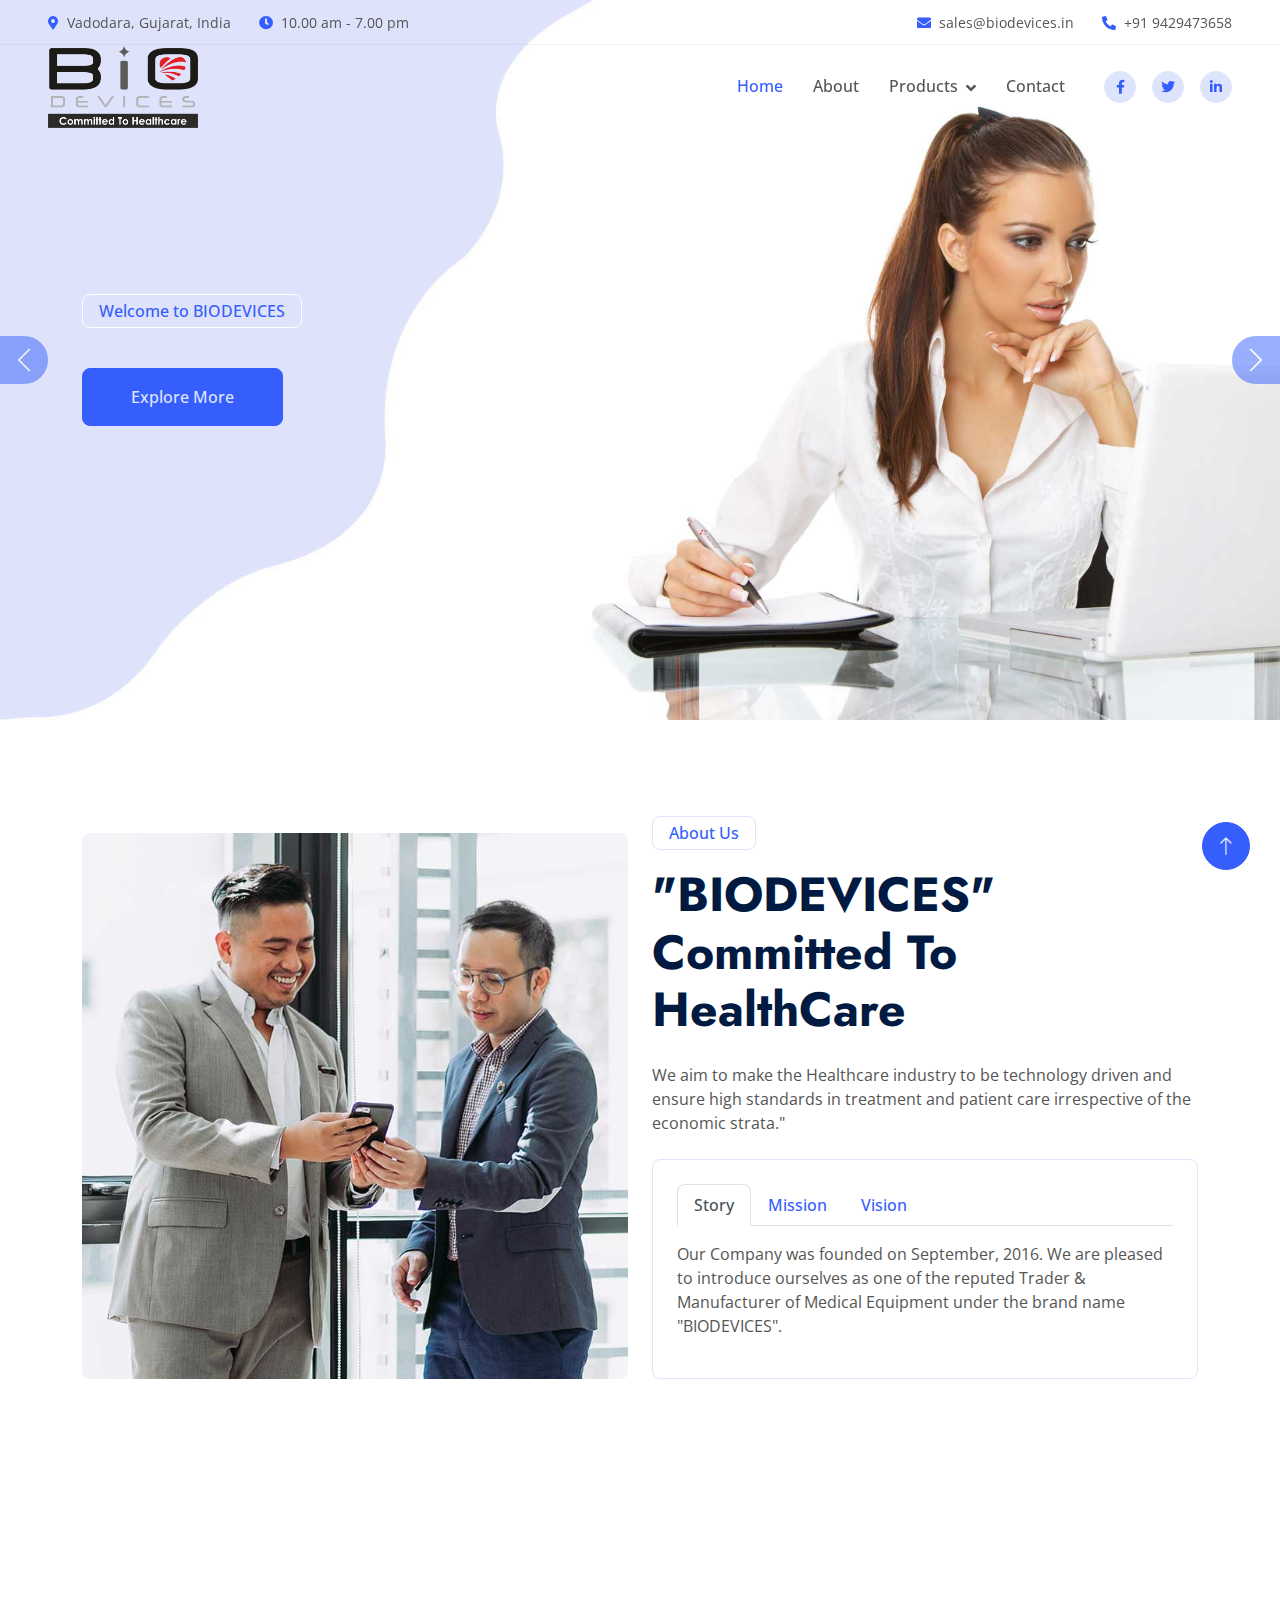
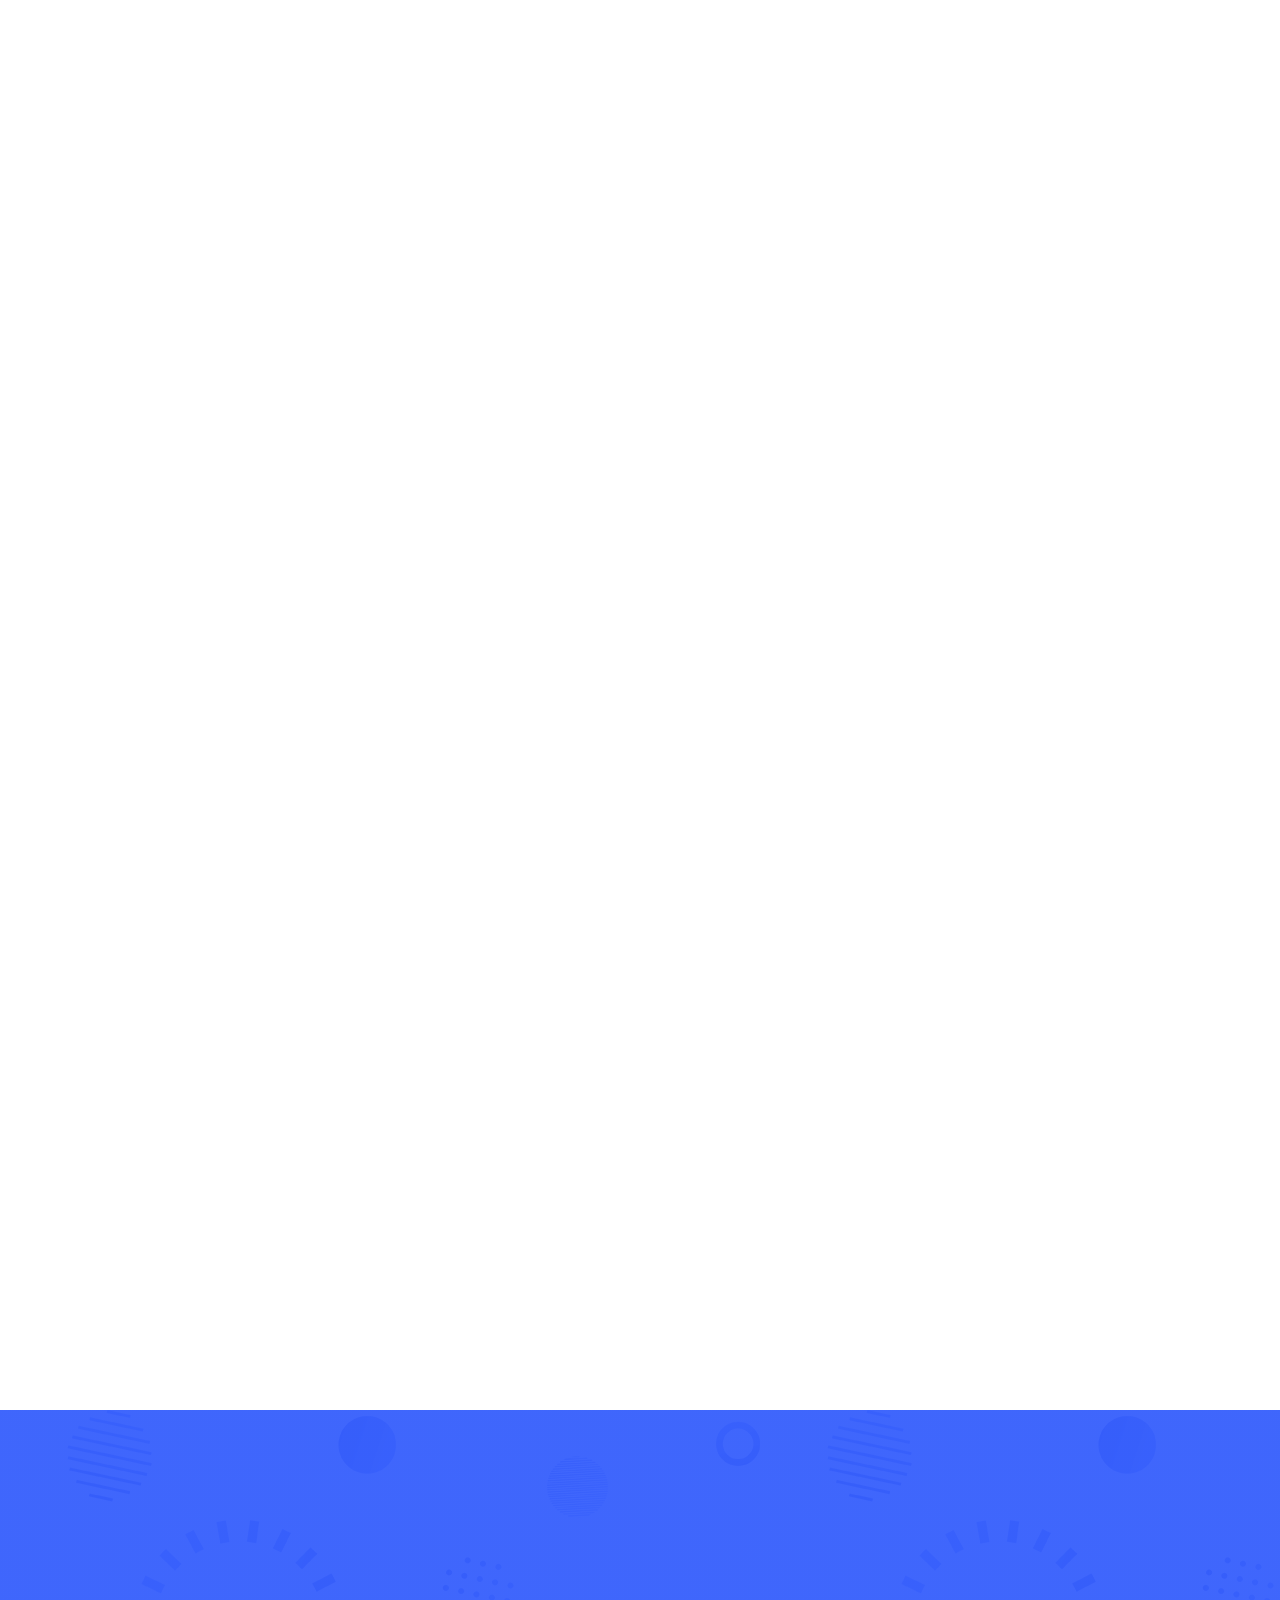
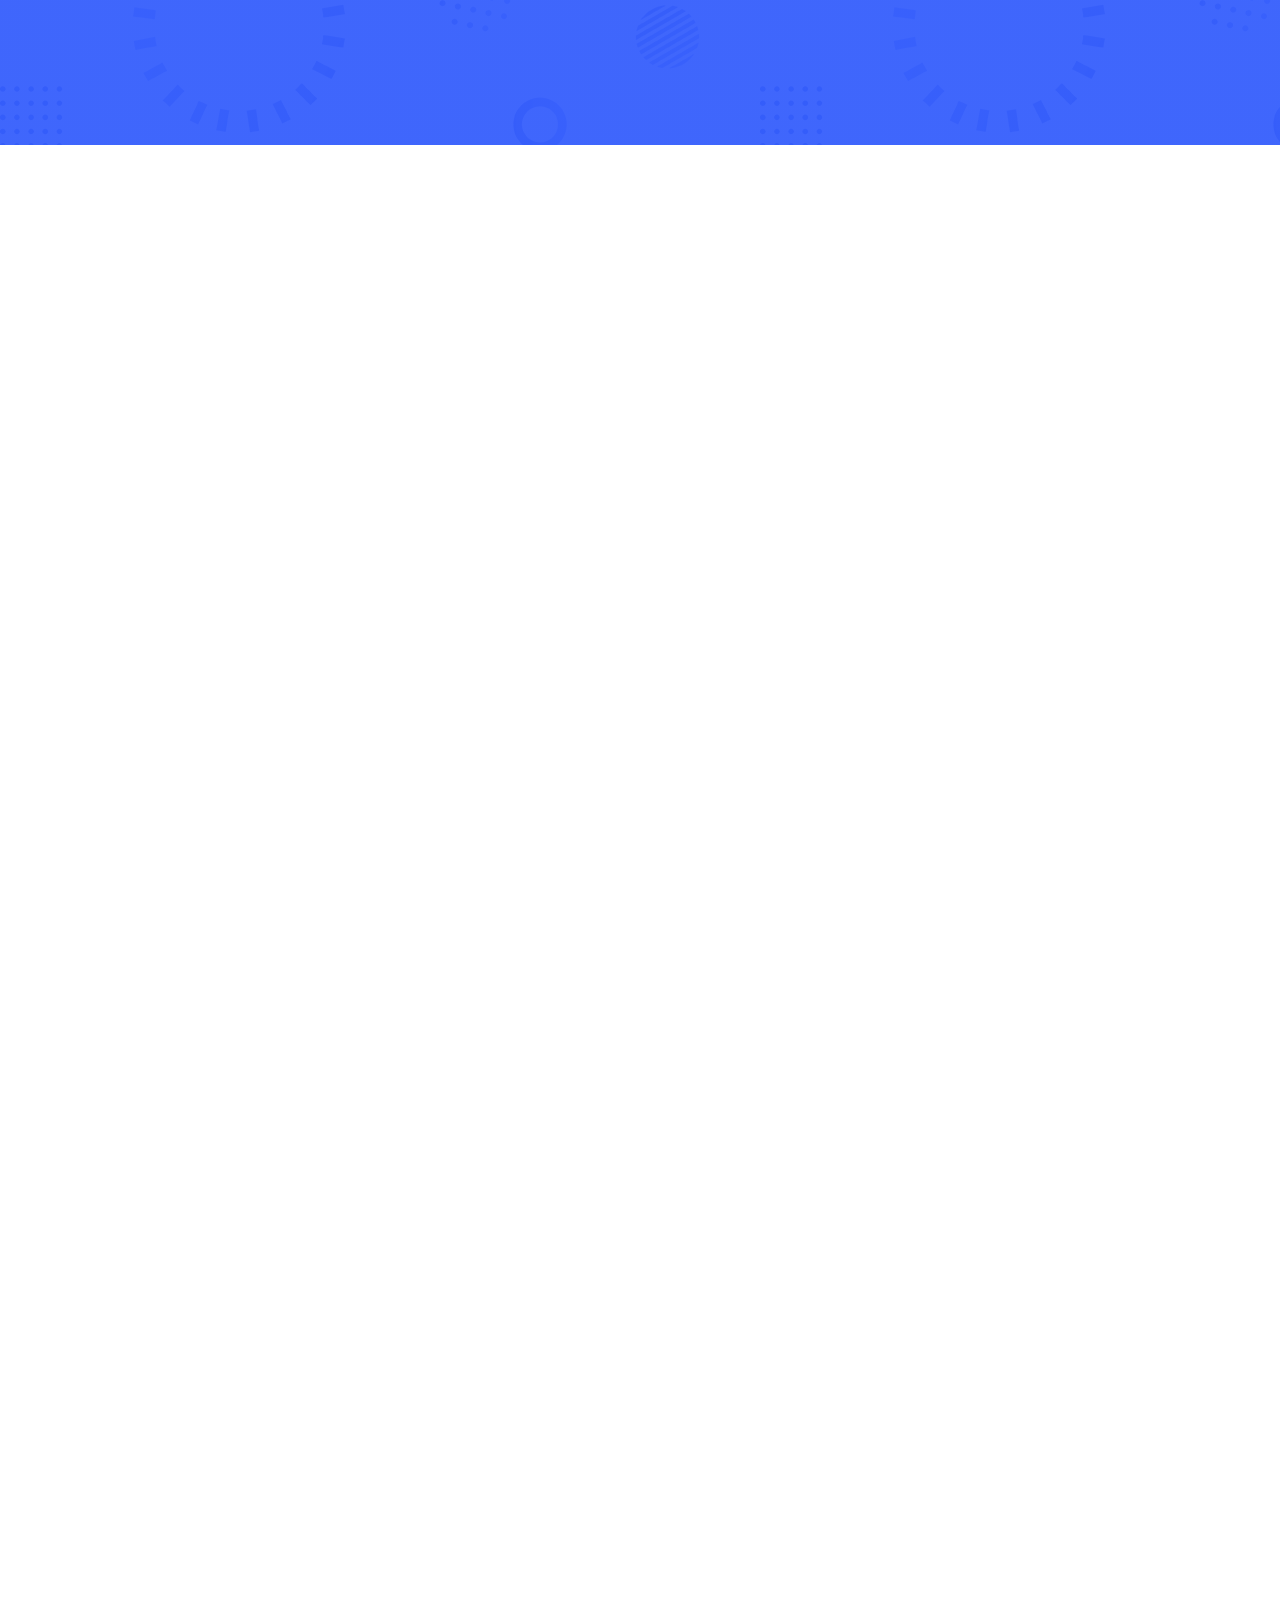
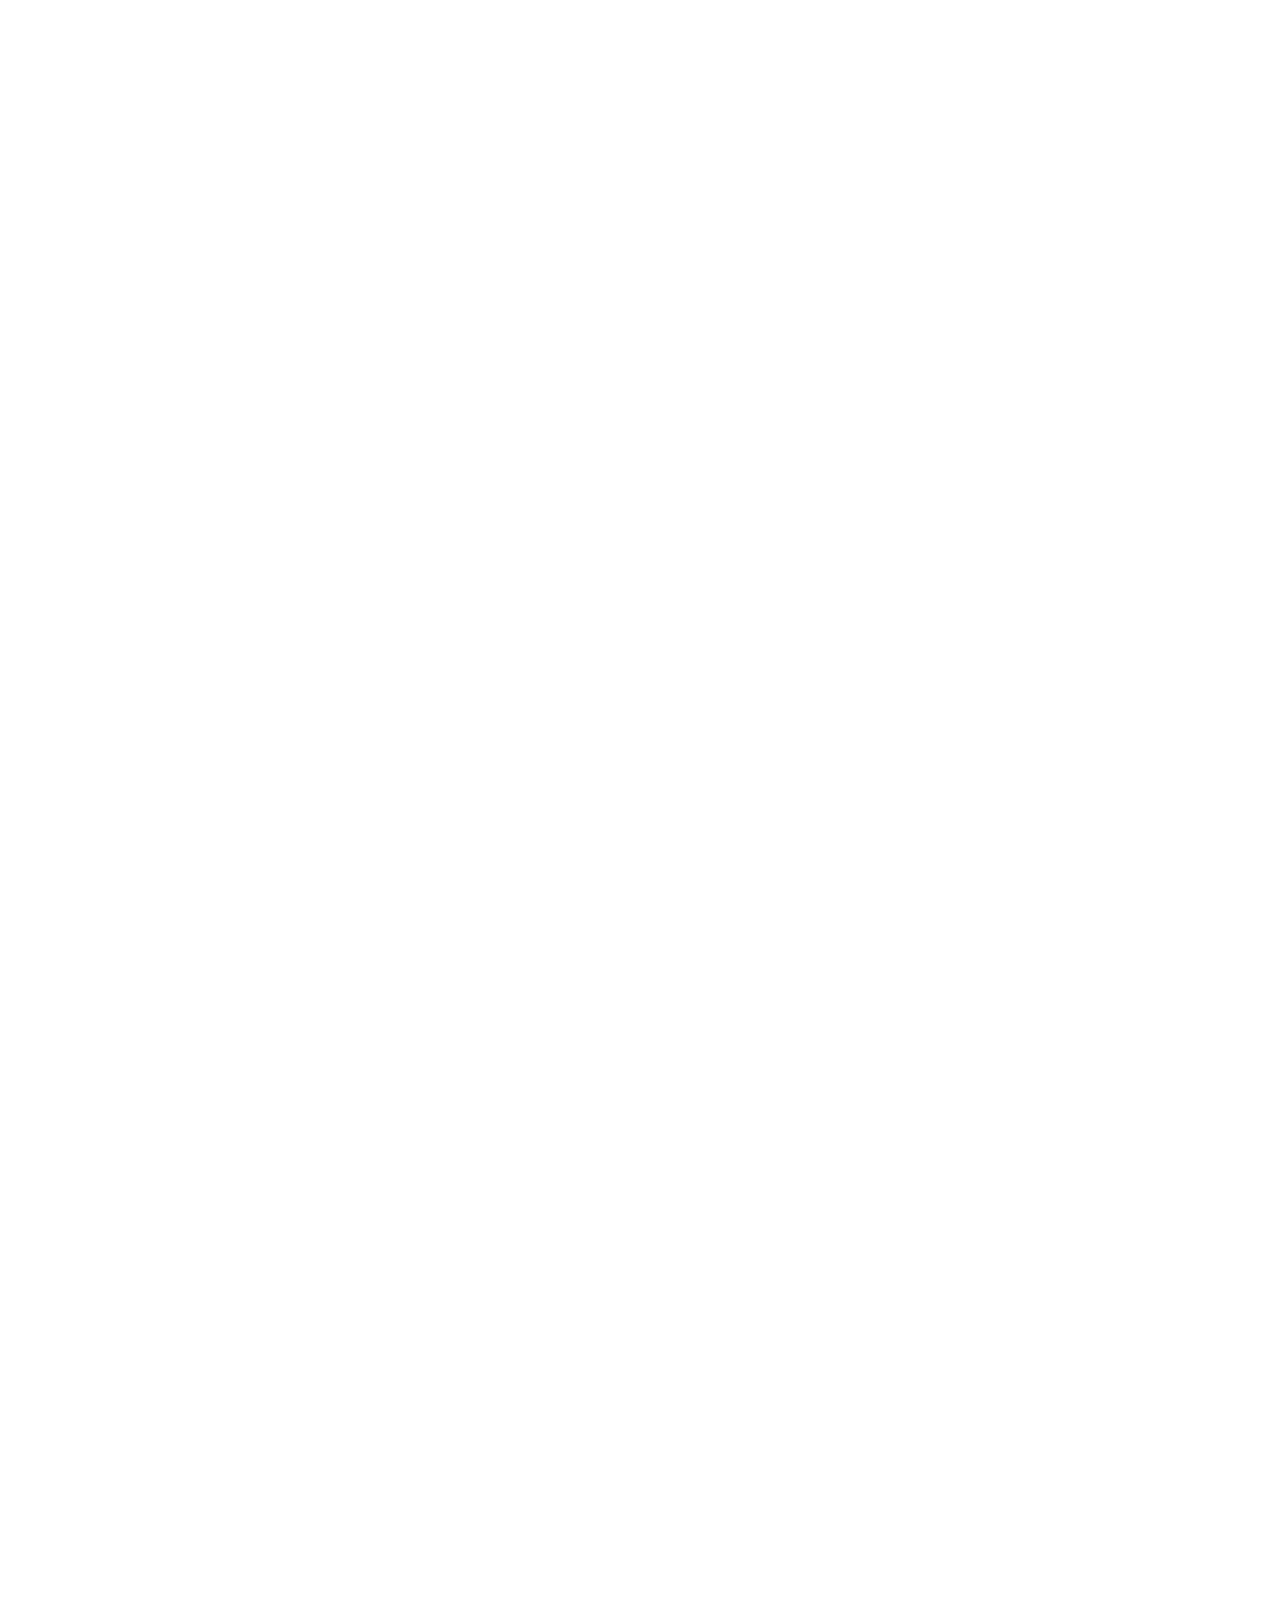
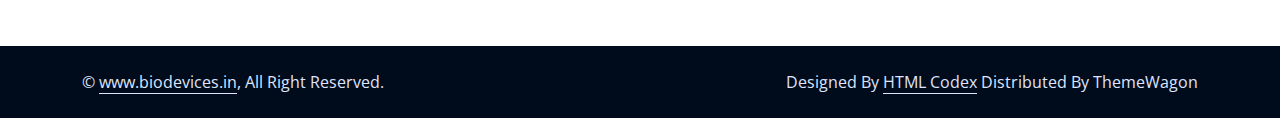
==== index.html @ 9203c344 "Update index.html" ====
<!DOCTYPE html>
<html lang="en">

<head>
    <meta charset="utf-7">
    <title>BIODEVICES "A Medical Equipment Company"</title>
    <meta content="width=device-width, initial-scale=1.0" name="viewport">
    <meta content="" name="keywords">
    <meta content="" name="description">

    <!-- Favicon -->
    <link href="img/favicon.ico" rel="icon">

    <!-- Google Web Fonts -->
    <link rel="preconnect" href="https://fonts.googleapis.com">
    <link rel="preconnect" href="https://fonts.gstatic.com" crossorigin>
    <link
        href="https://fonts.googleapis.com/css2?family=Jost:wght@500;600;700&family=Open+Sans:wght@400;500&display=swap"
        rel="stylesheet">

    <!-- Icon Font Stylesheet -->
    <link href="https://cdnjs.cloudflare.com/ajax/libs/font-awesome/5.10.0/css/all.min.css" rel="stylesheet">
    <link href="https://cdn.jsdelivr.net/npm/bootstrap-icons@1.4.1/font/bootstrap-icons.css" rel="stylesheet">

    <!-- Libraries Stylesheet -->
    <link href="lib/animate/animate.min.css" rel="stylesheet">
    <link href="lib/owlcarousel/assets/owl.carousel.min.css" rel="stylesheet">

    <!-- Customized Bootstrap Stylesheet -->
    <link href="css/bootstrap.min.css" rel="stylesheet">

    <!-- Template Stylesheet -->
    <link href="css/style.css" rel="stylesheet">
</head>

<body>
    <!-- Spinner Start -->
    <div id="spinner"
        class="show bg-white position-fixed translate-middle w-100 vh-100 top-50 start-50 d-flex align-items-center justify-content-center">
        <div class="spinner-border text-primary" role="status" style="width: 3rem; height: 3rem;"></div>
    </div>
    <!-- Spinner End -->


    <!-- Navbar Start -->
    <div class="container-fluid fixed-top px-0 wow fadeIn" data-wow-delay="0.1s">
        <div class="top-bar row gx-0 align-items-center d-none d-lg-flex">
            <div class="col-lg-6 px-5 text-start">
                <small><i class="fa fa-map-marker-alt text-primary me-2"></i>Vadodara, Gujarat, India</small>
                <small class="ms-4"><i class="fa fa-clock text-primary me-2"></i>10.00 am - 7.00 pm</small>
            </div>
            <div class="col-lg-6 px-5 text-end">
                <small><i class="fa fa-envelope text-primary me-2"></i>sales@biodevices.in</small>
                <small class="ms-4"><i class="fa fa-phone-alt text-primary me-2"></i>+91 9429473658</small>
            </div>
        </div>
				<div class="project-img mb-0">
                        </div>
                    <nav class="navbar navbar-expand-lg navbar-light py-lg-0 px-lg-5 wow fadeIn" data-wow-delay="0.1s">
            <button type="button" class="navbar-toggler me-4" data-bs-toggle="collapse"
                data-bs-target="#navbarCollapse">
                <span class="navbar-toggler-icon"></span>
            </button>
            <div class="collapse navbar-collapse" id="navbarCollapse">
		<img class="img-fluid" src="img/Bio-Devices (1).png" width="150" height="150">
                <div class="navbar-nav ms-auto p-4 p-lg-0">
                    <a href="index.html" class="nav-item nav-link active">Home</a>
                    <a href="about.html" class="nav-item nav-link">About</a>
                   
                    <div class="nav-item dropdown">
                        <a href="#" class="nav-link dropdown-toggle" data-bs-toggle="dropdown">Products</a>
                        <div class="dropdown-menu border-light m-0">
                            <a href="Neurology.html" class="dropdown-item">Neurology</a>
                            <a href="feature.html" class="dropdown-item">Cardiology</a>
                            <a href="team.html" class="dropdown-item">Critical Care</a>
                            <a href="testimonial.html" class="dropdown-item">NICU & Pediatrics</a>
                            <a href="testimonial.html" class="dropdown-item">Pulmonology</a>
                            <a href="testimonial.html" class="dropdown-item">Hospital Furniture</a>
                            <a href="testimonial.html" class="dropdown-item">OT Equipments</a>
                            <a href="404.html" class="dropdown-item">OB & Gynec</a>
                        </div>
                    </div>
                    <a href="contact.html" class="nav-item nav-link">Contact</a>
                </div>
                <div class="d-none d-lg-flex ms-2">
                    <a class="btn btn-light btn-sm-square rounded-circle ms-3" href="">
                        <small class="fab fa-facebook-f text-primary"></small>
                    </a>
                    <a class="btn btn-light btn-sm-square rounded-circle ms-3" href="">
                        <small class="fab fa-twitter text-primary"></small>
                    </a>
                    <a class="btn btn-light btn-sm-square rounded-circle ms-3" href="">
                        <small class="fab fa-linkedin-in text-primary"></small>
                    </a>
                </div>
            </div>
        </nav>
    </div>
    <!-- Navbar End -->


    <!-- Carousel Start -->
    <div class="container-fluid p-0 mb-5 wow fadeIn" data-wow-delay="0.1s">
        <div id="header-carousel" class="carousel slide carousel-fade" data-bs-ride="carousel">
            <div class="carousel-inner">
                <div class="carousel-item active">
                    <img class="w-100" src="img/carousel-1.jpg" alt="Image">
                    <div class="carousel-caption">
                        <div class="container">
                            <div class="row justify-content-start">
                                <div class="col-lg-8">
                                    <p
                                        class="d-inline-block border border-white rounded text-primary fw-semi-bold py-1 px-3 animated slideInDown">
                                        Welcome to BIODEVICES</p>
                                    <h1 class="display-1 mb-4 animated slideInDown">
                                    </h1>
                                    <a href="" class="btn btn-primary py-3 px-5 animated slideInDown">Explore More</a>
                                </div>
                            </div>
                        </div>
                    </div>
                </div>
                <div class="carousel-item">
                    <img class="w-100" src="img/carousel-2.jpg" alt="Image">
                    <div class="carousel-caption">
                        <div class="container">
                            <div class="row justify-content-start">
                                <div class="col-lg-7">
                                    <p
                                        class="d-inline-block border border-white rounded text-primary fw-semi-bold py-1 px-3 animated slideInDown">
                                        Welcome to BIODEVICES</p>
                                    <h1 class="display-1 mb-4 animated slideInDown">Your Companion in HealthCare</h1>
                                    <a href="" class="btn btn-primary py-3 px-5 animated slideInDown">Explore More</a>
                                </div>
                            </div>
                        </div>
                    </div>
                </div>
            </div>
            <button class="carousel-control-prev" type="button" data-bs-target="#header-carousel" data-bs-slide="prev">
                <span class="carousel-control-prev-icon" aria-hidden="true"></span>
                <span class="visually-hidden">Previous</span>
            </button>
            <button class="carousel-control-next" type="button" data-bs-target="#header-carousel" data-bs-slide="next">
                <span class="carousel-control-next-icon" aria-hidden="true"></span>
                <span class="visually-hidden">Next</span>
            </button>
        </div>
    </div>
    <!-- Carousel End -->


    <!-- About Start -->
    <div class="container-xxl py-5">
        <div class="container">
            <div class="row g-4 align-items-end mb-4">
                <div class="col-lg-6 wow fadeInUp" data-wow-delay="0.1s">
                    <img class="img-fluid rounded" src="img/about.jpg">
                </div>
                <div class="col-lg-6 wow fadeInUp" data-wow-delay="0.3s">
                    <p class="d-inline-block border rounded text-primary fw-semi-bold py-1 px-3">About Us</p>
                    <h1 class="display-5 mb-4">"BIODEVICES" Committed To HealthCare</h1>
                    <p class="mb-4">We aim to make the Healthcare industry to be technology driven and ensure high standards in 
                        treatment and patient care irrespective of the economic strata."
                    </p>
                    <div class="border rounded p-4">
                        <nav>
                            <div class="nav nav-tabs mb-3" id="nav-tab" role="tablist">
                                <button class="nav-link fw-semi-bold active" id="nav-story-tab" data-bs-toggle="tab"
                                    data-bs-target="#nav-story" type="button" role="tab" aria-controls="nav-story"
                                    aria-selected="true">Story</button>
                                <button class="nav-link fw-semi-bold" id="nav-mission-tab" data-bs-toggle="tab"
                                    data-bs-target="#nav-mission" type="button" role="tab" aria-controls="nav-mission"
                                    aria-selected="false">Mission</button>
                                <button class="nav-link fw-semi-bold" id="nav-vision-tab" data-bs-toggle="tab"
                                    data-bs-target="#nav-vision" type="button" role="tab" aria-controls="nav-vision"
                                    aria-selected="false">Vision</button>
                            </div>
                        </nav>
                        <div class="tab-content" id="nav-tabContent">
                            <div class="tab-pane fade show active" id="nav-story" role="tabpanel"
                                aria-labelledby="nav-story-tab">
                                <p>Our Company was founded on September, 2016. We are pleased to introduce ourselves as one of the reputed Trader & 
                                    Manufacturer of Medical Equipment under the brand name "BIODEVICES".</p>
                                
                            </div>
                            <div class="tab-pane fade" id="nav-mission" role="tabpanel"
                                aria-labelledby="nav-mission-tab">
                                <p>Is to serve the customers and to be the leader in Medical Devices. Innovation is our 
                                 strength, and commitment to provide solution for improving the healthcare & technology are 
                                    the prime objectives of BIODEVICES. .</p>
                                
                            </div>
                            <div class="tab-pane fade" id="nav-vision" role="tabpanel" aria-labelledby="nav-vision-tab">
                                <p>Our Vision is to provide Quality & Service at optimum level to the Medical Industry. Over the recent past we have built strong 
                                    relationships with Medical Institutions, Super Specialty Doctors & Channel Partners.  
                                    </p>
                                </div>
                        </div>
                    </div>
                </div>
            </div>
            <div class="border rounded p-4 wow fadeInUp" data-wow-delay="0.1s">
                <div class="row g-4">
                    <div class="col-lg-4 wow fadeIn" data-wow-delay="0.1s">
                        <div class="h-100">
                            <div class="d-flex">
                                <div class="flex-shrink-0 btn-lg-square rounded-circle bg-primary">
                                    <i class="fa fa-times text-white"></i>
                                </div>
                                <div class="ps-3">
                                    <h4>Best Products</h4>
                                    <span>Buy Best In Class Products</span>
                                </div>
                                <div class="border-end d-none d-lg-block"></div>
                            </div>
                            <div class="border-bottom mt-4 d-block d-lg-none"></div>
                        </div>
                    </div>
                    <div class="col-lg-4 wow fadeIn" data-wow-delay="0.3s">
                        <div class="h-100">
                            <div class="d-flex">
                                <div class="flex-shrink-0 btn-lg-square rounded-circle bg-primary">
                                    <i class="fa fa-users text-white"></i>
                                </div>
                                <div class="ps-3">
                                    <h4>Service Assured</h4>
                                    <span>Dediaced Service Team </span>
                                </div>
                                <div class="border-end d-none d-lg-block"></div>
                            </div>
                            <div class="border-bottom mt-4 d-block d-lg-none"></div>
                        </div>
                    </div>
                    <div class="col-lg-4 wow fadeIn" data-wow-delay="0.5s">
                        <div class="h-100">
                            <div class="d-flex">
                                <div class="flex-shrink-0 btn-lg-square rounded-circle bg-primary">
                                    <i class="fa fa-phone text-white"></i>
                                </div>
                                <div class="ps-3">
                                    <h4>24x7 Support </h4>
                                    <span>Minimum down time for service queries.</span>
                                </div>
                            </div>
                        </div>
                    </div>
                </div>
            </div>
        </div>
    </div>
    <!-- About End -->
   
    <!-- Features Start -->
    <div class="container-xxl feature py-5">
        <div class="container">
            <div class="row g-5 align-items-center">
                <div class="col-lg-6 wow fadeInUp" data-wow-delay="0.1s">
                    <p class="d-inline-block border rounded text-primary fw-semi-bold py-1 px-3">Why Choosing Us!</p>
                    <h1 class="display-5 mb-4">Few Reasons Why People Choosing Us!</h1>
                    <p class="mb-4">Tempor erat elitr rebum at clita. Diam dolor diam ipsum sit. Aliqu diam amet diam et
                        eos. Clita erat ipsum et lorem et sit, sed stet lorem sit clita duo justo magna dolore erat amet
                    </p>
                    <a class="btn btn-primary py-3 px-5" href="">Explore More</a>
                </div>
                <div class="col-lg-6">
                    <div class="row g-4 align-items-center">
                        <div class="col-md-6">
                            <div class="row g-4">
                                <div class="col-12 wow fadeIn" data-wow-delay="0.3s">
                                    <div class="feature-box border rounded p-4">
                                        <i class="fa fa-check fa-3x text-primary mb-3"></i>
                                        <h4 class="mb-3">Fast Executions</h4>
                                        <p class="mb-3">Clita erat ipsum et lorem et sit, sed stet lorem sit clita duo
                                            justo erat amet</p>
                                        <a class="fw-semi-bold" href="">Read More <i
                                                class="fa fa-arrow-right ms-1"></i></a>
                                    </div>
                                </div>
                                <div class="col-12 wow fadeIn" data-wow-delay="0.5s">
                                    <div class="feature-box border rounded p-4">
                                        <i class="fa fa-check fa-3x text-primary mb-3"></i>
                                        <h4 class="mb-3">Guide & Support</h4>
                                        <p class="mb-3">Clita erat ipsum et lorem et sit, sed stet lorem sit clita duo
                                            justo erat amet</p>
                                        <a class="fw-semi-bold" href="">Read More <i
                                                class="fa fa-arrow-right ms-1"></i></a>
                                    </div>
                                </div>
                            </div>
                        </div>
                        <div class="col-md-6 wow fadeIn" data-wow-delay="0.7s">
                            <div class="feature-box border rounded p-4">
                                <i class="fa fa-check fa-3x text-primary mb-3"></i>
                                <h4 class="mb-3">Financial Secure</h4>
                                <p class="mb-3">Clita erat ipsum et lorem et sit, sed stet lorem sit clita duo justo
                                    erat amet</p>
                                <a class="fw-semi-bold" href="">Read More <i class="fa fa-arrow-right ms-1"></i></a>
                            </div>
                        </div>
                    </div>
                </div>
            </div>
        </div>
    </div>
    <!-- Features End -->


    <!-- Service Start -->
    <div class="container-xxl service py-5">
        <div class="container">
            <div class="text-center mx-auto wow fadeInUp" data-wow-delay="0.1s" style="max-width: 600px;">
                <p class="d-inline-block border rounded text-primary fw-semi-bold py-1 px-3">Our Services</p>
                <h1 class="display-5 mb-5">Awesome Financial Services For Business</h1>
            </div>
            <div class="row g-4 wow fadeInUp" data-wow-delay="0.3s">
                <div class="col-lg-4">
                    <div class="nav nav-pills d-flex justify-content-between w-100 h-100 me-4">
                        <button class="nav-link w-100 d-flex align-items-center text-start border p-4 mb-4 active"
                            data-bs-toggle="pill" data-bs-target="#tab-pane-1" type="button">
                            <h5 class="m-0"><i class="fa fa-bars text-primary me-3"></i>Financial Planning</h5>
                        </button>
                        <button class="nav-link w-100 d-flex align-items-center text-start border p-4 mb-4"
                            data-bs-toggle="pill" data-bs-target="#tab-pane-2" type="button">
                            <h5 class="m-0"><i class="fa fa-bars text-primary me-3"></i>Cash Investment</h5>
                        </button>
                        <button class="nav-link w-100 d-flex align-items-center text-start border p-4 mb-4"
                            data-bs-toggle="pill" data-bs-target="#tab-pane-3" type="button">
                            <h5 class="m-0"><i class="fa fa-bars text-primary me-3"></i>Financial Consultancy</h5>
                        </button>
                        <button class="nav-link w-100 d-flex align-items-center text-start border p-4 mb-0"
                            data-bs-toggle="pill" data-bs-target="#tab-pane-4" type="button">
                            <h5 class="m-0"><i class="fa fa-bars text-primary me-3"></i>Business Loans</h5>
                        </button>
                    </div>
                </div>
                <div class="col-lg-8">
                    <div class="tab-content w-100">
                        <div class="tab-pane fade show active" id="tab-pane-1">
                            <div class="row g-4">
                                <div class="col-md-6" style="min-height: 350px;">
                                    <div class="position-relative h-100">
                                        <img class="position-absolute rounded w-100 h-100" src="img/service-1.jpg"
                                            style="object-fit: cover;" alt="">
                                    </div>
                                </div>
                                <div class="col-md-6">
                                    <h3 class="mb-4">5 Years Of Experience In Bio-Medical industry</h3>
                                    <p class="mb-4">Tempor erat elitr rebum at clita. Diam dolor diam ipsum sit. Aliqu
                                        diam amet diam et eos. Clita erat ipsum et lorem et sit, sed stet lorem sit
                                        clita duo justo erat amet.</p>
                                    <p><i class="fa fa-check text-primary me-3"></i>Secured Loans</p>
                                    <p><i class="fa fa-check text-primary me-3"></i>Credit Facilities</p>
                                    <p><i class="fa fa-check text-primary me-3"></i>Cash Advanced</p>
                                    <a href="" class="btn btn-primary py-3 px-5 mt-3">Read More</a>
                                </div>
                            </div>
                        </div>
                        <div class="tab-pane fade" id="tab-pane-2">
                            <div class="row g-4">
                                <div class="col-md-6" style="min-height: 350px;">
                                    <div class="position-relative h-100">
                                        <img class="position-absolute rounded w-100 h-100" src="img/service-2.jpg"
                                            style="object-fit: cover;" alt="">
                                    </div>
                                </div>
                                <div class="col-md-6">
                                    <h3 class="mb-4">25 Years Of Experience In Financial Support</h3>
                                    <p class="mb-4">Tempor erat elitr rebum at clita. Diam dolor diam ipsum sit. Aliqu
                                        diam amet diam et eos. Clita erat ipsum et lorem et sit, sed stet lorem sit
                                        clita duo justo erat amet.</p>
                                    <p><i class="fa fa-check text-primary me-3"></i>Secured Loans</p>
                                    <p><i class="fa fa-check text-primary me-3"></i>Credit Facilities</p>
                                    <p><i class="fa fa-check text-primary me-3"></i>Cash Advanced</p>
                                    <a href="" class="btn btn-primary py-3 px-5 mt-3">Read More</a>
                                </div>
                            </div>
                        </div>
                        <div class="tab-pane fade" id="tab-pane-3">
                            <div class="row g-4">
                                <div class="col-md-6" style="min-height: 350px;">
                                    <div class="position-relative h-100">
                                        <img class="position-absolute rounded w-100 h-100" src="img/service-3.jpg"
                                            style="object-fit: cover;" alt="">
                                    </div>
                                </div>
                                <div class="col-md-6">
                                    <h3 class="mb-4">25 Years Of Experience In Financial Support</h3>
                                    <p class="mb-4">Tempor erat elitr rebum at clita. Diam dolor diam ipsum sit. Aliqu
                                        diam amet diam et eos. Clita erat ipsum et lorem et sit, sed stet lorem sit
                                        clita duo justo erat amet.</p>
                                    <p><i class="fa fa-check text-primary me-3"></i>Secured Loans</p>
                                    <p><i class="fa fa-check text-primary me-3"></i>Credit Facilities</p>
                                    <p><i class="fa fa-check text-primary me-3"></i>Cash Advanced</p>
                                    <a href="" class="btn btn-primary py-3 px-5 mt-3">Read More</a>
                                </div>
                            </div>
                        </div>
                        <div class="tab-pane fade" id="tab-pane-4">
                            <div class="row g-4">
                                <div class="col-md-6" style="min-height: 350px;">
                                    <div class="position-relative h-100">
                                        <img class="position-absolute rounded w-100 h-100" src="img/service-4.jpg"
                                            style="object-fit: cover;" alt="">
                                    </div>
                                </div>
                                <div class="col-md-6">
                                    <h3 class="mb-4">25 Years Of Experience In Financial Support</h3>
                                    <p class="mb-4">Tempor erat elitr rebum at clita. Diam dolor diam ipsum sit. Aliqu
                                        diam amet diam et eos. Clita erat ipsum et lorem et sit, sed stet lorem sit
                                        clita duo justo erat amet.</p>
                                    <p><i class="fa fa-check text-primary me-3"></i>Secured Loans</p>
                                    <p><i class="fa fa-check text-primary me-3"></i>Credit Facilities</p>
                                    <p><i class="fa fa-check text-primary me-3"></i>Cash Advanced</p>
                                    <a href="" class="btn btn-primary py-3 px-5 mt-3">Read More</a>
                                </div>
                            </div>
                        </div>
                    </div>
                </div>
            </div>
        </div>
    </div>
    <!-- Service End -->


    <!-- Callback Start -->
    <div class="container-fluid callback my-5 pt-5">
        <div class="container pt-5">
            <div class="row justify-content-center">
                <div class="col-lg-7">
                    <div class="bg-white border rounded p-4 p-sm-5 wow fadeInUp" data-wow-delay="0.5s">
                        <div class="text-center mx-auto wow fadeInUp" data-wow-delay="0.1s" style="max-width: 600px;">
                            <p class="d-inline-block border rounded text-primary fw-semi-bold py-1 px-3">Get In Touch
                            </p>
                            <h1 class="display-5 mb-5">Request A Call-Back</h1>
                        </div>
                        <div class="row g-3">
                            <div class="col-sm-6">
                                <div class="form-floating">
                                    <input type="text" class="form-control" id="name" placeholder="Your Name">
                                    <label for="name">Your Name</label>
                                </div>
                            </div>
                            <div class="col-sm-6">
                                <div class="form-floating">
                                    <input type="email" class="form-control" id="mail" placeholder="Your Email">
                                    <label for="mail">Your Email</label>
                                </div>
                            </div>
                            <div class="col-sm-6">
                                <div class="form-floating">
                                    <input type="text" class="form-control" id="mobile" placeholder="Your Mobile">
                                    <label for="mobile">Your Mobile</label>
                                </div>
                            </div>
                            <div class="col-sm-6">
                                <div class="form-floating">
                                    <input type="text" class="form-control" id="subject" placeholder="Subject">
                                    <label for="subject">Subject</label>
                                </div>
                            </div>
                            <div class="col-12">
                                <div class="form-floating">
                                    <textarea class="form-control" placeholder="Leave a message here" id="message"
                                        style="height: 100px"></textarea>
                                    <label for="message">Message</label>
                                </div>
                            </div>
                            <div class="col-12 text-center">
                                <button class="btn btn-primary w-100 py-3" type="submit">Submit Now</button>
                            </div>
                        </div>
                    </div>
                </div>
            </div>
        </div>
    </div>
    <!-- Callback End -->


    <!-- Projects Start -->
    <div class="container-xxl py-5">
        <div class="container">
            <div class="text-center mx-auto wow fadeInUp" data-wow-delay="0.1s" style="max-width: 600px;">
                <p class="d-inline-block border rounded text-primary fw-semi-bold py-1 px-3">Our Projects</p>
                <h1 class="display-5 mb-5">We Have Completed Latest Projects</h1>
            </div>
            <div class="owl-carousel project-carousel wow fadeInUp" data-wow-delay="0.3s">
                <div class="project-item pe-5 pb-5">
                    <div class="project-img mb-3">
                        <img class="img-fluid rounded" src="img/service-1.jpg" alt="">
                        <a href=""><i class="fa fa-link fa-3x text-primary"></i></a>
                    </div>
                    <div class="project-title">
                        <h4 class="mb-0">Financial Planning</h4>
                    </div>
                </div>
                <div class="project-item pe-5 pb-5">
                    <div class="project-img mb-3">
                        <img class="img-fluid rounded" src="img/service-2.jpg" alt="">
                        <a href=""><i class="fa fa-link fa-3x text-primary"></i></a>
                    </div>
                    <div class="project-title">
                        <h4 class="mb-0">Cash Investment</h4>
                    </div>
                </div>
                <div class="project-item pe-5 pb-5">
                    <div class="project-img mb-3">
                        <img class="img-fluid rounded" src="img/service-3.jpg" alt="">
                        <a href=""><i class="fa fa-link fa-3x text-primary"></i></a>
                    </div>
                    <div class="project-title">
                        <h4 class="mb-0">Financial Consultancy</h4>
                    </div>
                </div>
                <div class="project-item pe-5 pb-5">
                    <div class="project-img mb-3">
                        <img class="img-fluid rounded" src="img/service-4.jpg" alt="">
                        <a href=""><i class="fa fa-link fa-3x text-primary"></i></a>
                    </div>
                    <div class="project-title">
                        <h4 class="mb-0">Business Loans</h4>
                    </div>
                </div>
            </div>
        </div>
    </div>
    <!-- Projects End -->


    <!-- Team Start -->
    <div class="container-xxl py-5">
        <div class="container">
            <div class="text-center mx-auto wow fadeInUp" data-wow-delay="0.1s" style="max-width: 600px;">
                <p class="d-inline-block border rounded text-primary fw-semi-bold py-1 px-3">Our Team</p>
                <h1 class="display-5 mb-5">Exclusive Team</h1>
            </div>
            <div class="row g-4">
                <div class="col-lg-4 col-md-6 wow fadeInUp" data-wow-delay="0.1s">
                    <div class="team-item">
                        <img class="img-fluid rounded" src="img/team-1.jpg" alt="">
                        <div class="team-text">
                            <h4 class="mb-0">Kate Winslet</h4>
                            <div class="team-social d-flex">
                                <a class="btn btn-square rounded-circle mx-1" href=""><i
                                        class="fab fa-facebook-f"></i></a>
                                <a class="btn btn-square rounded-circle mx-1" href=""><i class="fab fa-twitter"></i></a>
                                <a class="btn btn-square rounded-circle mx-1" href=""><i
                                        class="fab fa-instagram"></i></a>
                            </div>
                        </div>
                    </div>
                </div>
                <div class="col-lg-4 col-md-6 wow fadeInUp" data-wow-delay="0.3s">
                    <div class="team-item">
                        <img class="img-fluid rounded" src="img/team-2.jpg" alt="">
                        <div class="team-text">
                            <h4 class="mb-0">Jac Jacson</h4>
                            <div class="team-social d-flex">
                                <a class="btn btn-square rounded-circle mx-1" href=""><i
                                        class="fab fa-facebook-f"></i></a>
                                <a class="btn btn-square rounded-circle mx-1" href=""><i class="fab fa-twitter"></i></a>
                                <a class="btn btn-square rounded-circle mx-1" href=""><i
                                        class="fab fa-instagram"></i></a>
                            </div>
                        </div>
                    </div>
                </div>
                <div class="col-lg-4 col-md-6 wow fadeInUp" data-wow-delay="0.5s">
                    <div class="team-item">
                        <img class="img-fluid rounded" src="img/team-3.jpg" alt="">
                        <div class="team-text">
                            <h4 class="mb-0">Doris Jordan</h4>
                            <div class="team-social d-flex">
                                <a class="btn btn-square rounded-circle mx-1" href=""><i
                                        class="fab fa-facebook-f"></i></a>
                                <a class="btn btn-square rounded-circle mx-1" href=""><i class="fab fa-twitter"></i></a>
                                <a class="btn btn-square rounded-circle mx-1" href=""><i
                                        class="fab fa-instagram"></i></a>
                            </div>
                        </div>
                    </div>
                </div>
            </div>
        </div>
    </div>
    <!-- Team End -->


    <!-- Testimonial Start -->
    <div class="container-xxl py-5">
        <div class="container">
            <div class="text-center mx-auto wow fadeInUp" data-wow-delay="0.1s" style="max-width: 600px;">
                <p class="d-inline-block border rounded text-primary fw-semi-bold py-1 px-3">Testimonial</p>
                <h1 class="display-5 mb-5">What Our Clients Say!</h1>
            </div>
            <div class="owl-carousel testimonial-carousel wow fadeInUp" data-wow-delay="0.3s">
                <div class="testimonial-item">
                    <div class="testimonial-text border rounded p-4 pt-5 mb-5">
                        <div class="btn-square bg-white border rounded-circle">
                            <i class="fa fa-quote-right fa-2x text-primary"></i>
                        </div>
                        Dolores sed duo clita tempor justo dolor et stet lorem kasd labore dolore lorem ipsum. At lorem
                        lorem magna ut et, nonumy et labore et tempor diam tempor erat.
                    </div>
                    <img class="rounded-circle mb-3" src="img/testimonial-1.jpg" alt="">
                    <h4>Client Name</h4>
                    <span>Profession</span>
                </div>
                <div class="testimonial-item">
                    <div class="testimonial-text border rounded p-4 pt-5 mb-5">
                        <div class="btn-square bg-white border rounded-circle">
                            <i class="fa fa-quote-right fa-2x text-primary"></i>
                        </div>
                        Dolores sed duo clita tempor justo dolor et stet lorem kasd labore dolore lorem ipsum. At lorem
                        lorem magna ut et, nonumy et labore et tempor diam tempor erat.
                    </div>
                    <img class="rounded-circle mb-3" src="img/testimonial-2.jpg" alt="">
                    <h4>Client Name</h4>
                    <span>Profession</span>
                </div>
                <div class="testimonial-item">
                    <div class="testimonial-text border rounded p-4 pt-5 mb-5">
                        <div class="btn-square bg-white border rounded-circle">
                            <i class="fa fa-quote-right fa-2x text-primary"></i>
                        </div>
                        Dolores sed duo clita tempor justo dolor et stet lorem kasd labore dolore lorem ipsum. At lorem
                        lorem magna ut et, nonumy et labore et tempor diam tempor erat.
                    </div>
                    <img class="rounded-circle mb-3" src="img/testimonial-3.jpg" alt="">
                    <h4>Client Name</h4>
                    <span>Profession</span>
                </div>
                <div class="testimonial-item">
                    <div class="testimonial-text border rounded p-4 pt-5 mb-5">
                        <div class="btn-square bg-white border rounded-circle">
                            <i class="fa fa-quote-right fa-2x text-primary"></i>
                        </div>
                        Dolores sed duo clita tempor justo dolor et stet lorem kasd labore dolore lorem ipsum. At lorem
                        lorem magna ut et, nonumy et labore et tempor diam tempor erat.
                    </div>
                    <img class="rounded-circle mb-3" src="img/testimonial-4.jpg" alt="">
                    <h4>Client Name</h4>
                    <span>Profession</span>
                </div>
            </div>
        </div>
    </div>
    <!-- Testimonial End -->


    <!-- Footer Start -->
    <div class="container-fluid bg-dark text-light footer mt-5 py-5 wow fadeIn" data-wow-delay="0.1s">
        <div class="container py-5">
            <div class="row g-5">
                <div class="col-lg-3 col-md-6">
                    <h4 class="text-white mb-4">Our Office</h4>
                    <p class="mb-2"><i class="fa fa-map-marker-alt me-3"></i>123 Street, New York, USA</p>
                    <p class="mb-2"><i class="fa fa-phone-alt me-3"></i>+012 345 67890</p>
                    <p class="mb-2"><i class="fa fa-envelope me-3"></i>info@example.com</p>
                    <div class="d-flex pt-2">
                        <a class="btn btn-square btn-outline-light rounded-circle me-2" href=""><i
                                class="fab fa-twitter"></i></a>
                        <a class="btn btn-square btn-outline-light rounded-circle me-2" href=""><i
                                class="fab fa-facebook-f"></i></a>
                        <a class="btn btn-square btn-outline-light rounded-circle me-2" href=""><i
                                class="fab fa-youtube"></i></a>
                        <a class="btn btn-square btn-outline-light rounded-circle me-2" href=""><i
                                class="fab fa-linkedin-in"></i></a>
                    </div>
                </div>
                <div class="col-lg-3 col-md-6">
                    <h4 class="text-white mb-4">Services</h4>
                    <a class="btn btn-link" href="">Financial Planning</a>
                    <a class="btn btn-link" href="">Cash Investment</a>
                    <a class="btn btn-link" href="">Financial Consultancy</a>
                    <a class="btn btn-link" href="">Business Loans</a>
                    <a class="btn btn-link" href="">Business Analysis</a>
                </div>
                <div class="col-lg-3 col-md-6">
                    <h4 class="text-white mb-4">Quick Links</h4>
                    <a class="btn btn-link" href="">About Us</a>
                    <a class="btn btn-link" href="">Contact Us</a>
                    <a class="btn btn-link" href="">Our Services</a>
                    <a class="btn btn-link" href="">Terms & Condition</a>
                    <a class="btn btn-link" href="">Support</a>
                </div>
                <div class="col-lg-3 col-md-6">
                    <h4 class="text-white mb-4">Newsletter</h4>
                    <p>Dolor amet sit justo amet elitr clita ipsum elitr est.</p>
                    <div class="position-relative w-100">
                        <input class="form-control bg-white border-0 w-100 py-3 ps-4 pe-5" type="text"
                            placeholder="Your email">
                        <button type="button"
                            class="btn btn-primary py-2 position-absolute top-0 end-0 mt-2 me-2">SignUp</button>
                    </div>
                </div>
            </div>
        </div>
    </div>
    <!-- Footer End -->


    <!-- Copyright Start -->
    <div class="container-fluid copyright py-4">
        <div class="container">
            <div class="row">
                <div class="col-md-6 text-center text-md-start mb-3 mb-md-0">
                    &copy; <a class="border-bottom" href="#">www.biodevices.in</a>, All Right Reserved.
                </div>
                <div class="col-md-6 text-center text-md-end">
                    <!--/*** This template is free as long as you keep the footer author’s credit link/attribution link/backlink. If you'd like to use the template without the footer author’s credit link/attribution link/backlink, you can purchase the Credit Removal License from "https://htmlcodex.com/credit-removal". Thank you for your support. ***/-->
                    Designed By <a class="border-bottom" href="https://htmlcodex.com">HTML Codex</a> Distributed By <a
                    href="https://themewagon.com">ThemeWagon</a>
                </div>
            </div>
        </div>
    </div>
    <!-- Copyright End -->


    <!-- Back to Top -->
    <a href="#" class="btn btn-lg btn-primary btn-lg-square rounded-circle back-to-top"><i
            class="bi bi-arrow-up"></i></a>


    <!-- JavaScript Libraries -->
    <script src="https://code.jquery.com/jquery-3.4.1.min.js"></script>
    <script src="https://cdn.jsdelivr.net/npm/bootstrap@5.0.0/dist/js/bootstrap.bundle.min.js"></script>
    <script src="lib/wow/wow.min.js"></script>
    <script src="lib/easing/easing.min.js"></script>
    <script src="lib/waypoints/waypoints.min.js"></script>
    <script src="lib/owlcarousel/owl.carousel.min.js"></script>
    <script src="lib/counterup/counterup.min.js"></script>

    <!-- Template Javascript -->
    <script src="js/main.js"></script>
</body>

</html>
---- css/style.css ----
/********** Template CSS **********/
:root {
    --primary: #355EFC;
    --secondary: #E93C05;
    --tertiary: #555555;
    --light: #DFE4FD;
    --dark: #011A41;
}

.back-to-top {
    position: fixed;
    display: none;
    right: 30px;
    bottom: 30px;
    z-index: 99;
}

h1,
.h1,
h2,
.h2,
.fw-bold {
    font-weight: 700 !important;
}

h3,
.h3,
h4,
.h4,
.fw-medium {
    font-weight: 600 !important;
}

h5,
.h5,
h6,
.h6,
.fw-semi-bold {
    font-weight: 500 !important;
}


/*** Spinner ***/
#spinner {
    opacity: 0;
    visibility: hidden;
    transition: opacity .5s ease-out, visibility 0s linear .5s;
    z-index: 99999;
}

#spinner.show {
    transition: opacity .5s ease-out, visibility 0s linear 0s;
    visibility: visible;
    opacity: 1;
}


/*** Button ***/
.btn {
    transition: .5s;
    font-weight: 500;
}

.btn-primary,
.btn-outline-primary:hover {
    color: var(--light);
}

.btn-square {
    width: 38px;
    height: 38px;
}

.btn-sm-square {
    width: 32px;
    height: 32px;
}

.btn-lg-square {
    width: 48px;
    height: 48px;
}

.btn-square,
.btn-sm-square,
.btn-lg-square {
    padding: 0;
    display: flex;
    align-items: center;
    justify-content: center;
    font-weight: normal;
}


/*** Navbar ***/
.fixed-top {
    transition: .5s;
}

.top-bar {
    height: 45px;
    border-bottom: 1px solid rgba(53, 94, 252, .07);
}

.navbar .dropdown-toggle::after {
    border: none;
    content: "\f107";
    font-family: "Font Awesome 5 Free";
    font-weight: 900;
    vertical-align: middle;
    margin-left: 8px;
}

.navbar .navbar-nav .nav-link {
    padding: 25px 15px;
    color: var(--tertiary);
    font-weight: 500;
    outline: none;
}

.navbar .navbar-nav .nav-link:hover,
.navbar .navbar-nav .nav-link.active {
    color: var(--primary);
}

@media (max-width: 991.98px) {
    .navbar .navbar-nav {
        margin-top: 10px;
        border-top: 1px solid rgba(0, 0, 0, .07);
        background: #FFFFFF;
    }

    .navbar .navbar-nav .nav-link {
        padding: 10px 0;
    }
}

@media (min-width: 992px) {
    .navbar .nav-item .dropdown-menu {
        display: block;
        visibility: hidden;
        top: 100%;
        transform: rotateX(-75deg);
        transform-origin: 0% 0%;
        transition: .5s;
        opacity: 0;
    }

    .navbar .nav-item:hover .dropdown-menu {
        transform: rotateX(0deg);
        visibility: visible;
        transition: .5s;
        opacity: 1;
    }
}


/*** Header ***/
.carousel-caption {
    top: 0;
    left: 0;
    right: 0;
    bottom: 0;
    display: flex;
    align-items: center;
    justify-content: center;
    text-align: start;
    z-index: 1;
}

.carousel-control-prev,
.carousel-control-next {
    width: 3rem;
}

.carousel-control-prev-icon,
.carousel-control-next-icon {
    width: 3rem;
    height: 3rem;
    background-color: var(--primary);
    border: 10px solid var(--primary);
}

.carousel-control-prev-icon {
    border-radius: 0 3rem 3rem 0;
}

.carousel-control-next-icon {
    border-radius: 3rem 0 0 3rem;
}

@media (max-width: 768px) {
    #header-carousel .carousel-item {
        position: relative;
        min-height: 450px;
    }
    
    #header-carousel .carousel-item img {
        position: absolute;
        width: 100%;
        height: 100%;
        object-fit: cover;
    }
}

.page-header {
    padding-top: 12rem;
    padding-bottom: 6rem;
    background: url(../img/header.jpg) top left no-repeat;
    background-size: cover;
}

.page-header .breadcrumb-item,
.page-header .breadcrumb-item a {
    font-weight: 500;
}

.page-header .breadcrumb-item+.breadcrumb-item::before {
    color: var(--tertiary);
}


/*** Facts ***/
.facts {
    background: linear-gradient(rgba(53, 94, 252, .95), rgba(53, 94, 252, .95)), url(../img/bg.png);
}


/*** Callback ***/
.callback {
    position: relative;
}

.callback::before {
    position: absolute;
    content: "";
    width: 100%;
    height: 50%;
    top: 0;
    left: 0;
    background: linear-gradient(rgba(53, 94, 252, .95), rgba(53, 94, 252, .95)), url(../img/bg.png);
    z-index: -1;
}


/*** Feature ***/
.feature .feature-box,
.feature .feature-box * {
    transition: .5s;
}

.feature .feature-box:hover {
    background: var(--primary);
    border-color: var(--primary) !important;
}

.feature .feature-box:hover * {
    color: #FFFFFF !important;
}


/*** Service ***/
.service .nav .nav-link {
    transition: .5s;
}

.service .nav .nav-link.active {
    border-color: var(--primary) !important;
    background: var(--primary);
}

.service .nav .nav-link.active h5 {
    color: #FFFFFF !important;
}

.service .nav .nav-link.active h5 i {
    color: #FFFFFF !important;
}


/*** Project ***/
.project-item,
.project-item .project-img {
    position: relative;
}

.project-item .project-img a {
    position: absolute;
    width: 100%;
    height: 100%;
    top: 0;
    left: 0;
    background: rgba(255, 255, 255, .5);
    display: flex;
    align-items: center;
    justify-content: center;
    border-radius: 8px;
    opacity: 0;
    transition: .5s;
}

.project-item:hover .project-img a {
    opacity: 1;
}

.project-item .project-title {
    position: absolute;
    top: 3rem;
    right: 0;
    bottom: 0;
    left: 3rem;
    border: 1px solid var(--light);
    border-radius: 8px;
    display: flex;
    align-items: flex-end;
    padding: 18px;
    z-index: -1;
    transition: .5s;
}

.project-item:hover .project-title {
    background: var(--primary);
    border-color: var(--primary);
}

.project-item .project-title h4 {
    transition: .5s;
}

.project-item:hover .project-title h4 {
    color: #FFFFFF;
}

.project-carousel .owl-nav {
    margin-top: 25px;
    display: flex;
    justify-content: center;
}

.project-carousel .owl-nav .owl-prev,
.project-carousel .owl-nav .owl-next {
    margin: 0 12px;
    width: 45px;
    height: 45px;
    display: flex;
    align-items: center;
    justify-content: center;
    color: var(--primary);
    background: var(--light);
    border-radius: 45px;
    font-size: 22px;
    transition: .5s;
}

.project-carousel .owl-nav .owl-prev:hover,
.project-carousel .owl-nav .owl-next:hover {
    background: var(--primary);
    color: var(--light);
}


/*** Team ***/
.team-item {
    position: relative;
    padding: 4rem 0;
}

.team-item img {
    position: relative;
    z-index: 2;
}

.team-item .team-text {
    position: absolute;
    top: 0;
    right: 3rem;
    bottom: 0;
    left: 3rem;
    padding: 15px;
    border: 1px solid var(--light);
    border-radius: 8px;
    display: flex;
    flex-direction: column;
    align-items: center;
    justify-content: space-between;
    transition: .5s;
    z-index: 1;
}

.team-item:hover .team-text {
    background: var(--primary);
    border-color: var(--primary);
}

.team-item .team-text h4 {
    transition: .5s;
}

.team-item:hover .team-text h4 {
    color: #FFFFFF;
}

.team-item .team-social .btn {
    background: var(--light);
    color: var(--primary);
}

.team-item:hover .team-social .btn {
    background: #FFFFFF;
}

.team-item .team-social .btn:hover {
    background: var(--primary);
    color: var(--light);
}


/*** Testimonial ***/
.testimonial-item {
    position: relative;
    text-align: center;
    padding-top: 30px;
}

.testimonial-item .testimonial-text {
    position: relative;
    text-align: center;
}

.testimonial-item .testimonial-text .btn-square {
    position: absolute;
    width: 60px;
    height: 60px;
    top: -30px;
    left: 50%;
    transform: translateX(-50%);
}

.testimonial-item .testimonial-text::before {
    position: absolute;
    content: "";
    bottom: -60px;
    left: 50%;
    transform: translateX(-50%);
    border: 30px solid;
    border-color: var(--light) transparent transparent transparent;
}

.testimonial-item .testimonial-text::after {
    position: absolute;
    content: "";
    bottom: -59px;
    left: 50%;
    transform: translateX(-50%);
    border: 30px solid;
    border-color: #FFFFFF transparent transparent transparent;
}

.testimonial-carousel .owl-item img {
    margin: 0 auto;
    width: 100px;
    height: 100px;
}

.testimonial-carousel .owl-dots {
    margin-top: 25px;
    display: flex;
    align-items: flex-end;
    justify-content: center;
}

.testimonial-carousel .owl-dot {
    position: relative;
    display: inline-block;
    margin: 0 5px;
    width: 30px;
    height: 30px;
    border: 1px solid var(--light);
    border-radius: 30px;
    transition: .5s;
}

.testimonial-carousel .owl-dot::after {
    position: absolute;
    content: "";
    width: 16px;
    height: 16px;
    top: 6px;
    left: 6px;
    border-radius: 16px;
    background: var(--light);
    transition: .5s;
}

.testimonial-carousel .owl-dot.active {
    border-color: var(--primary);
}

.testimonial-carousel .owl-dot.active::after {
    background: var(--primary);
}


/*** Footer ***/
.footer .btn.btn-link {
    display: block;
    margin-bottom: 5px;
    padding: 0;
    text-align: left;
    color: var(--light);
    font-weight: normal;
    text-transform: capitalize;
    transition: .3s;
}

.footer .btn.btn-link::before {
    position: relative;
    content: "\f105";
    font-family: "Font Awesome 5 Free";
    font-weight: 900;
    margin-right: 10px;
}

.footer .btn.btn-link:hover {
    color: var(--primary);
    letter-spacing: 1px;
    box-shadow: none;
}

.copyright {
    color: var(--light);
    background: #000B1C;
}

.copyright a {
    color: var(--light);
}

.copyright a:hover {
    color: var(--primary);
}
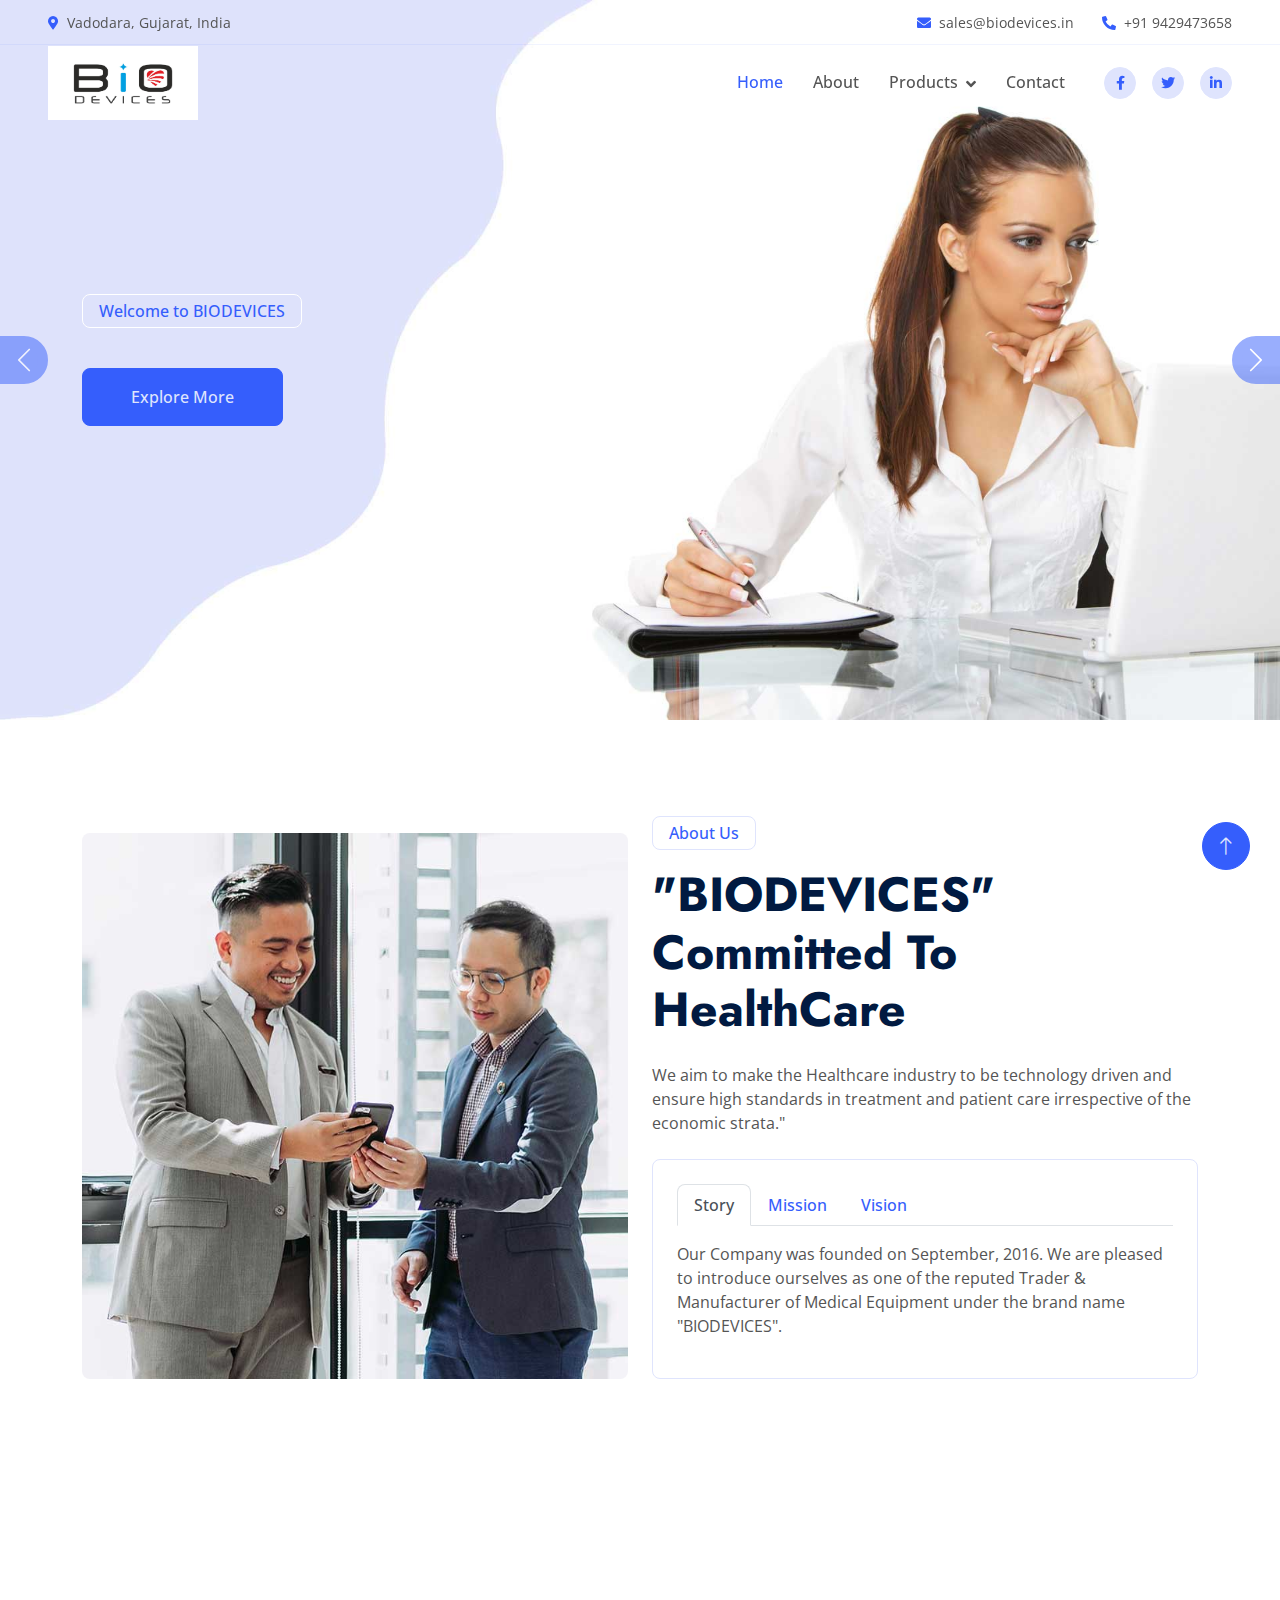
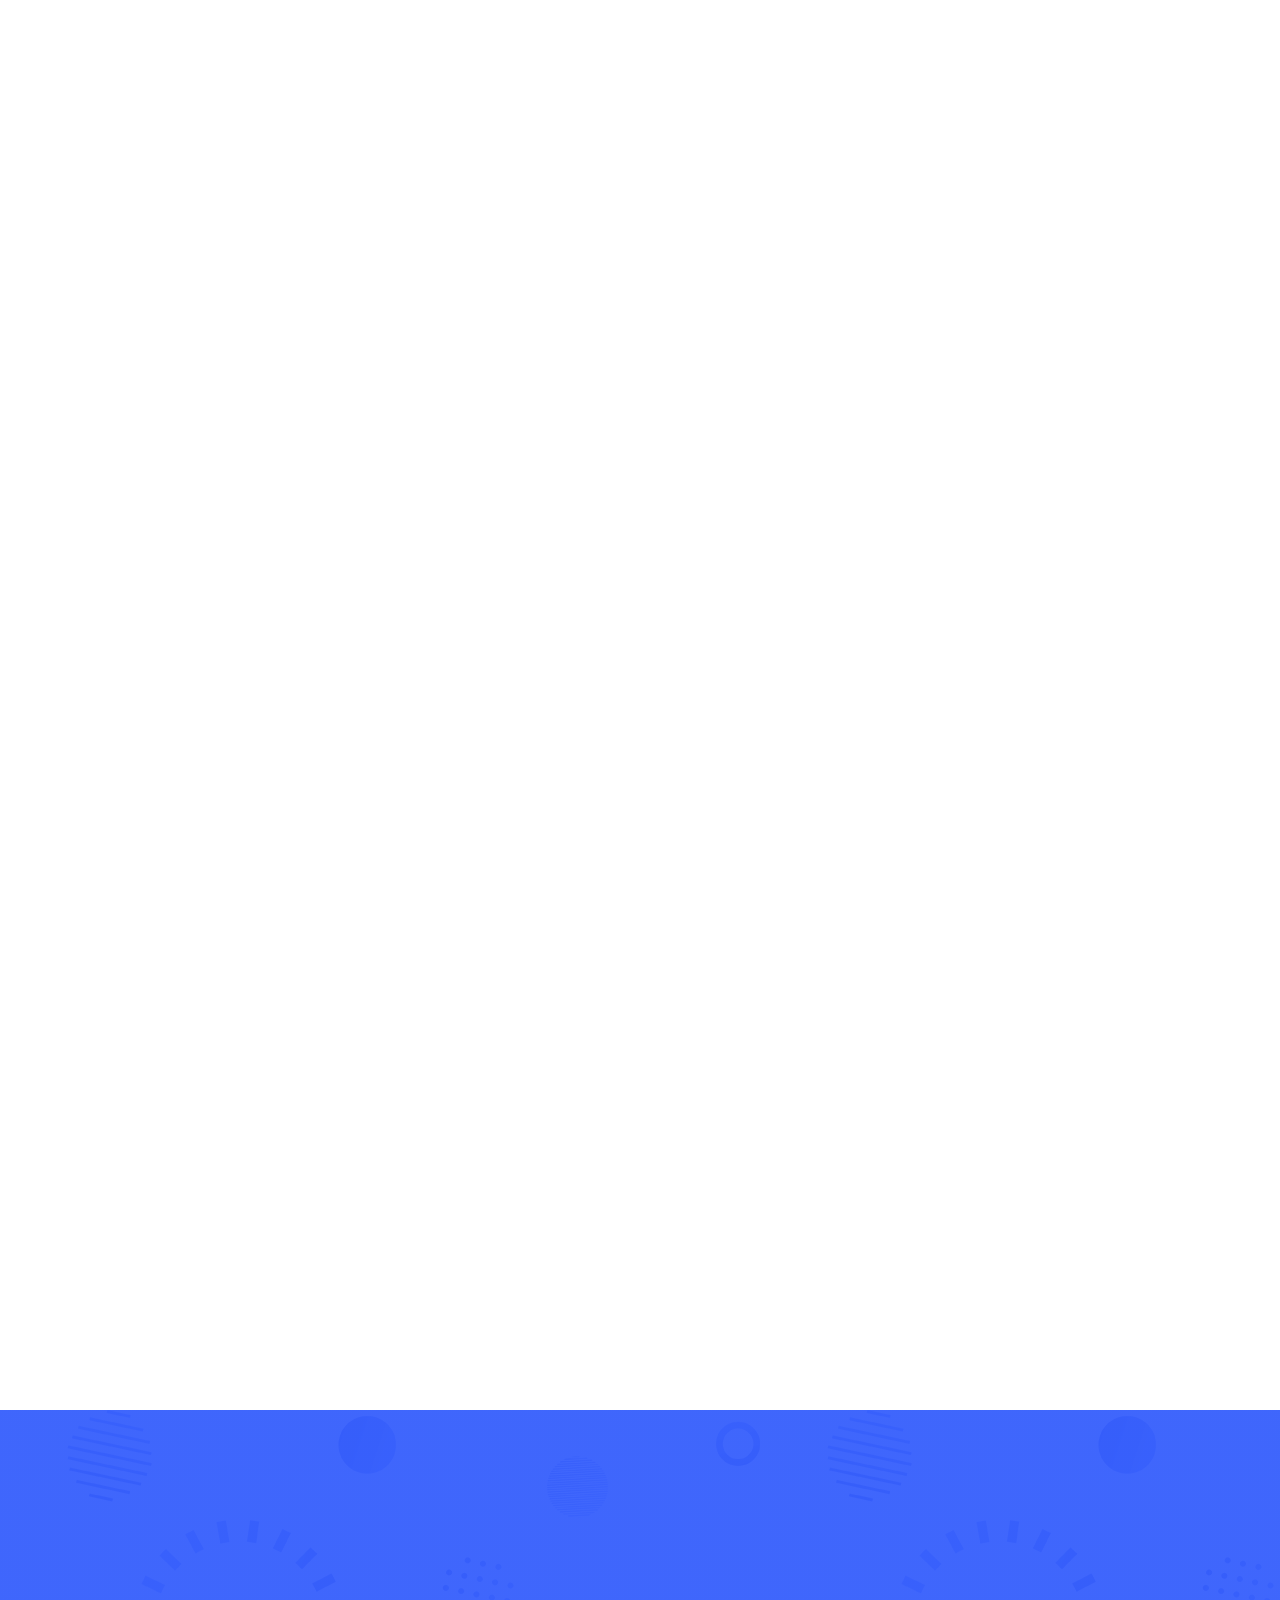
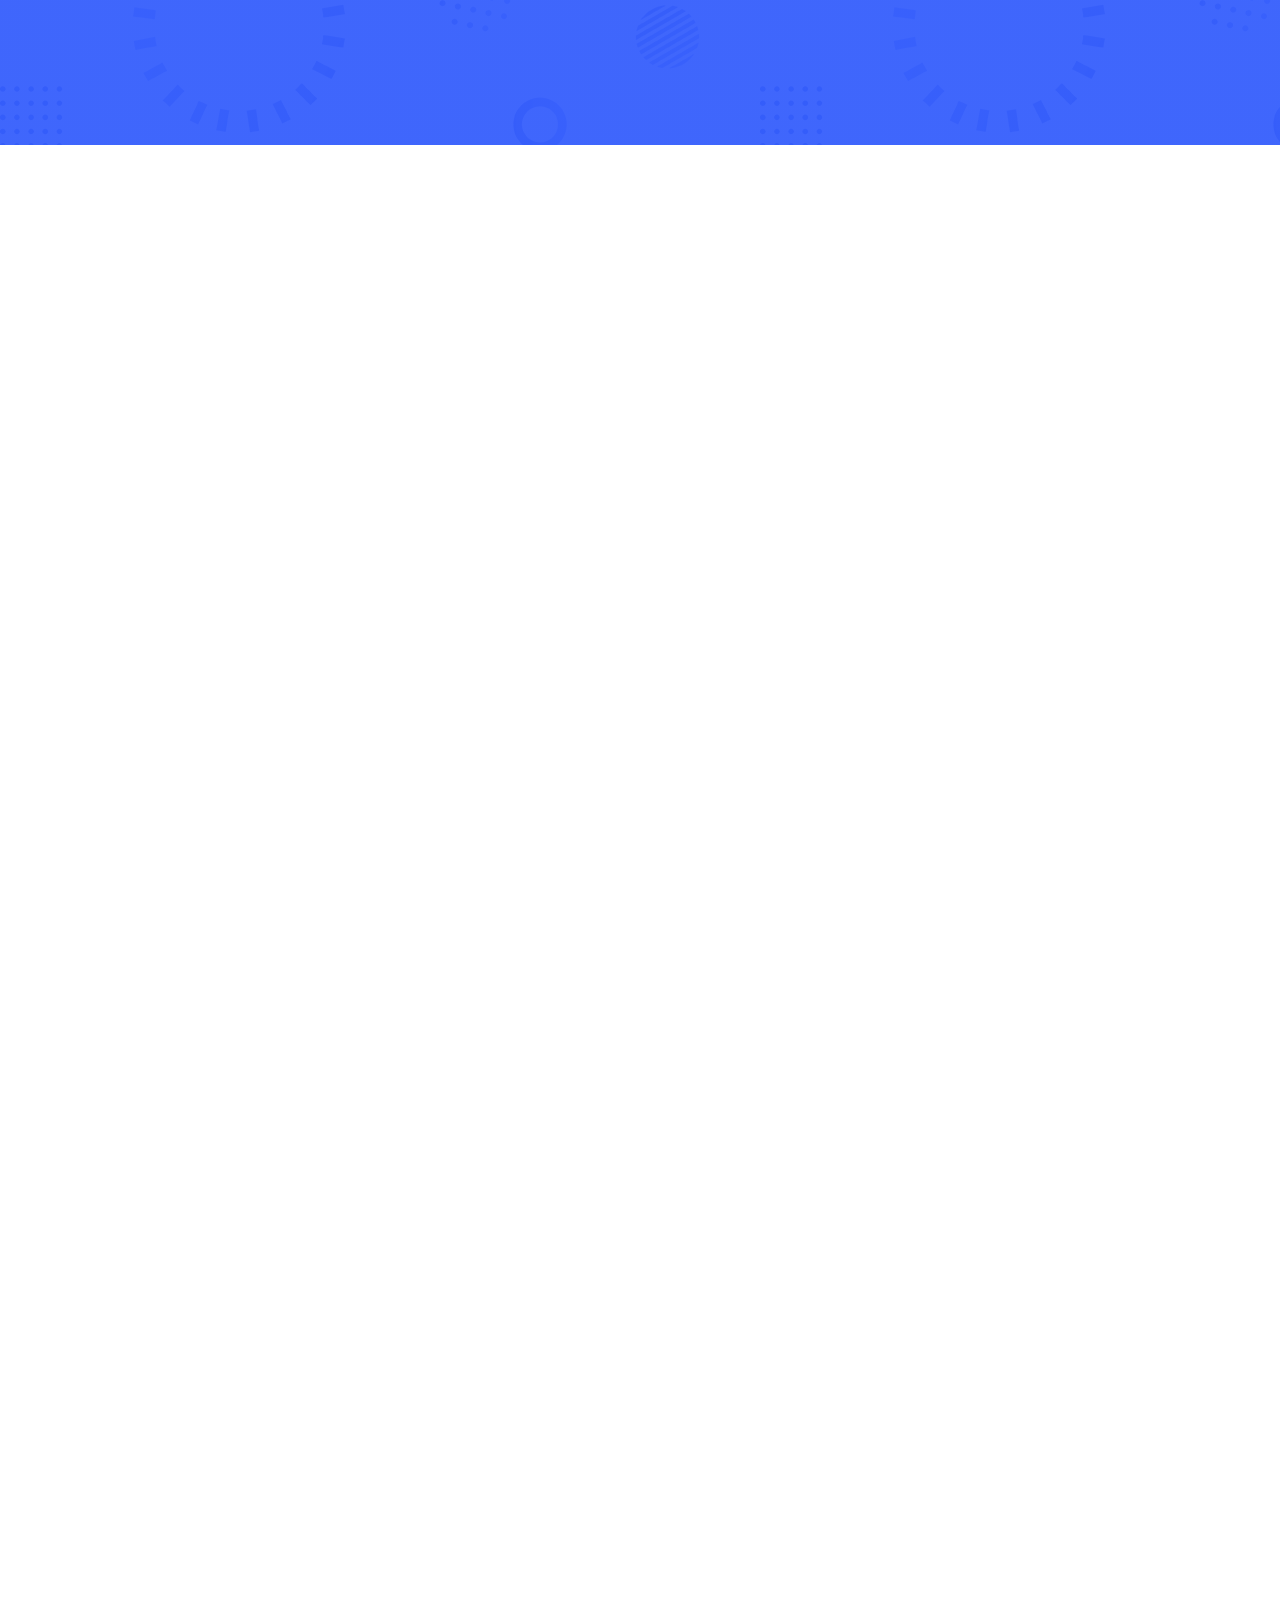
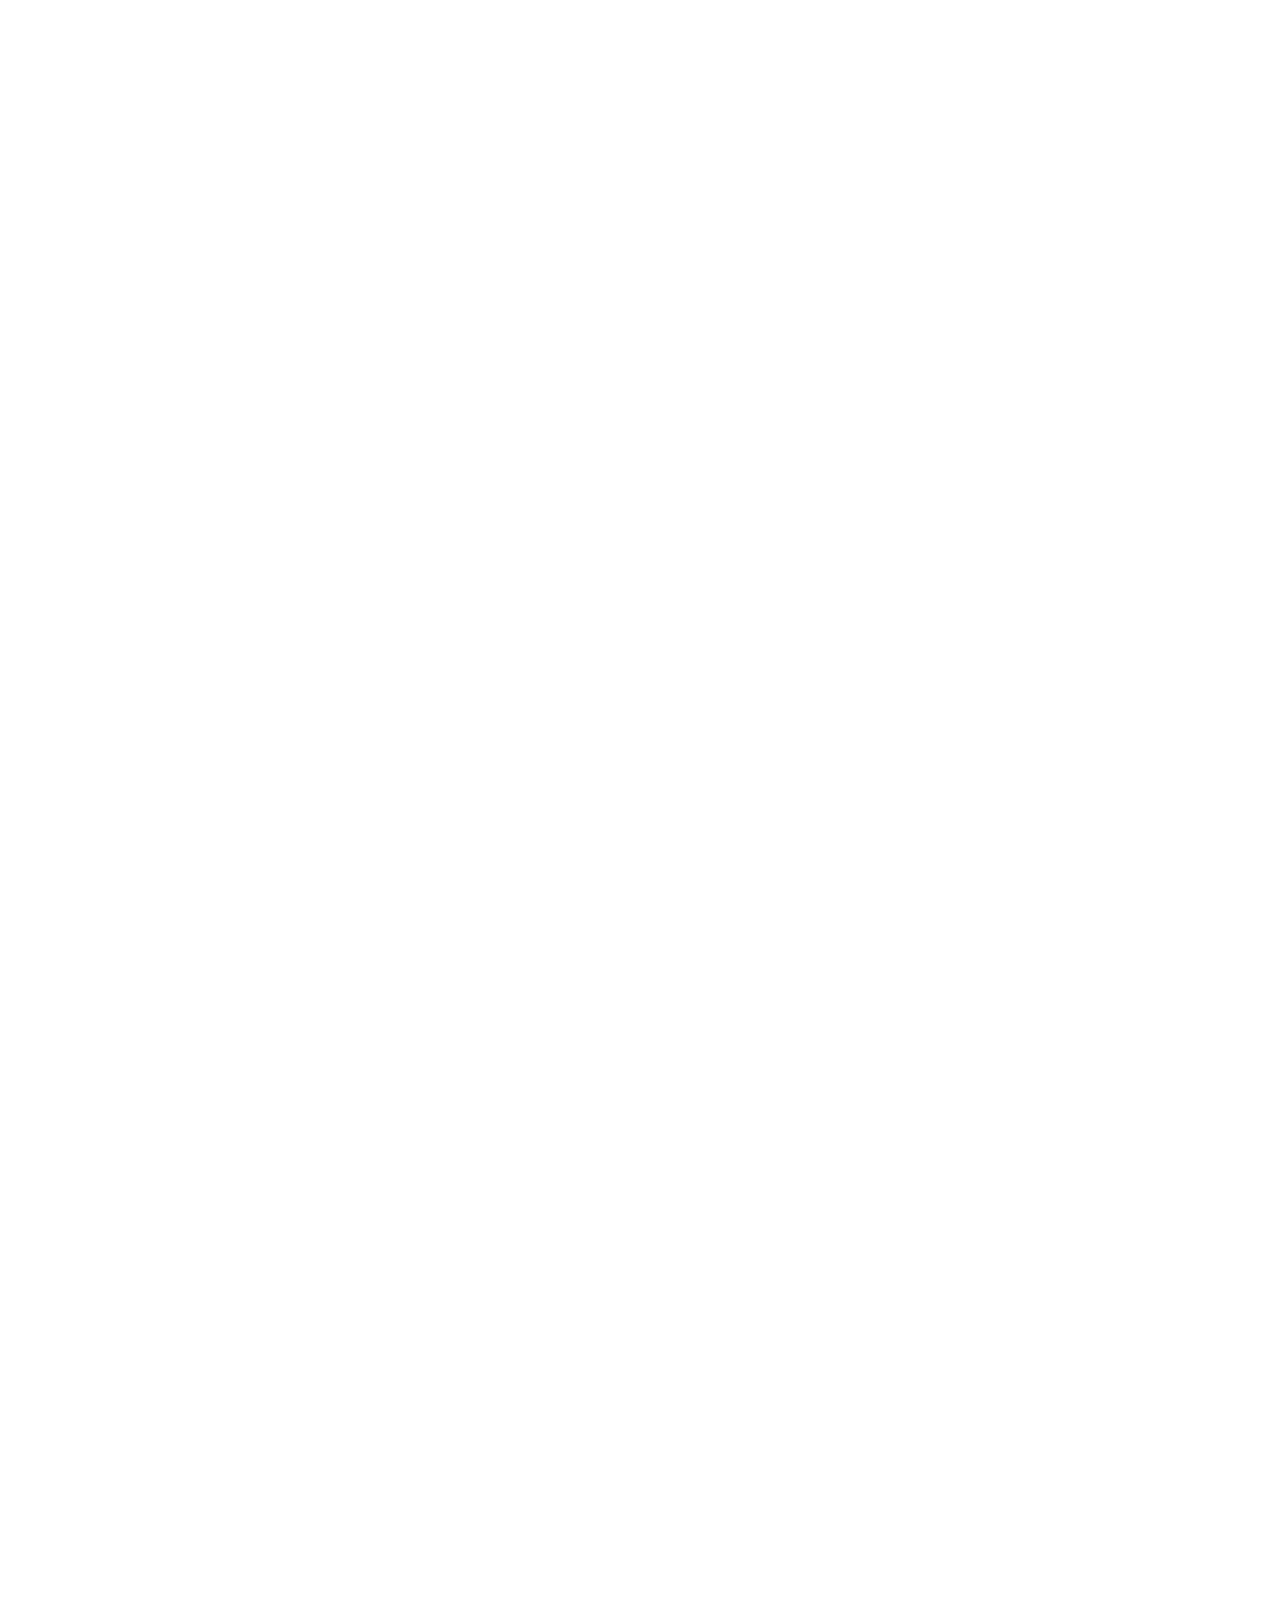
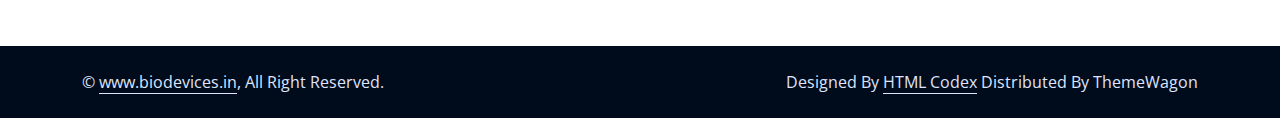
==== commit b0c98924: "Update index.html" ====
--- a/index.html
+++ b/index.html
@@ -47,7 +47,7 @@
         <div class="top-bar row gx-0 align-items-center d-none d-lg-flex">
             <div class="col-lg-6 px-5 text-start">
                 <small><i class="fa fa-map-marker-alt text-primary me-2"></i>Vadodara, Gujarat, India</small>
-                <small class="ms-4"><i class="fa fa-clock text-primary me-2"></i>10.00 am - 7.00 pm</small>
+                
             </div>
             <div class="col-lg-6 px-5 text-end">
                 <small><i class="fa fa-envelope text-primary me-2"></i>sales@biodevices.in</small>
@@ -61,8 +61,8 @@
                 data-bs-target="#navbarCollapse">
                 <span class="navbar-toggler-icon"></span>
             </button>
-            <div class="collapse navbar-collapse" id="navbarCollapse">
-		<img class="img-fluid" src="img/Bio-Devices (1).png" width="150" height="150">
+            		<img class="img-fluid" src="img/Bio-Devices (1).png" width="150" height="150">
+			    <div class="collapse navbar-collapse" id="navbarCollapse">
                 <div class="navbar-nav ms-auto p-4 p-lg-0">
                     <a href="index.html" class="nav-item nav-link active">Home</a>
                     <a href="about.html" class="nav-item nav-link">About</a>
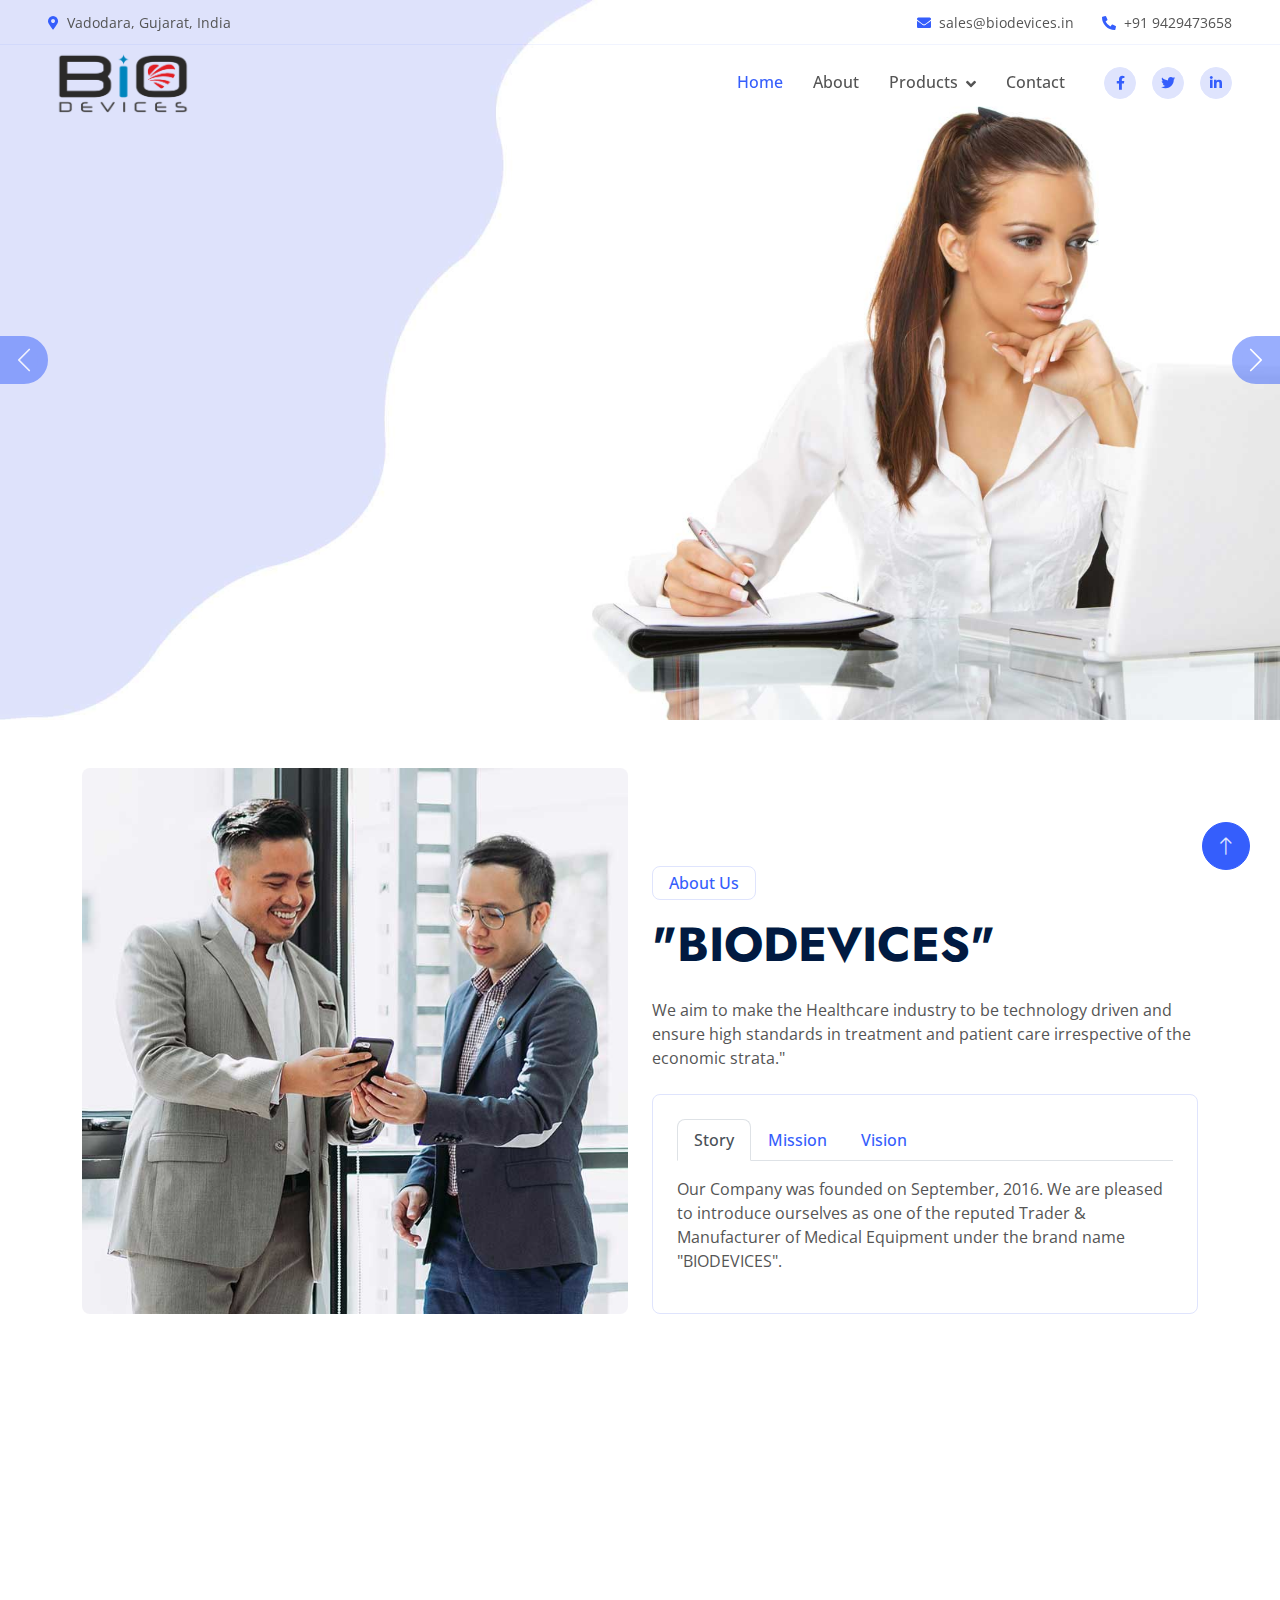
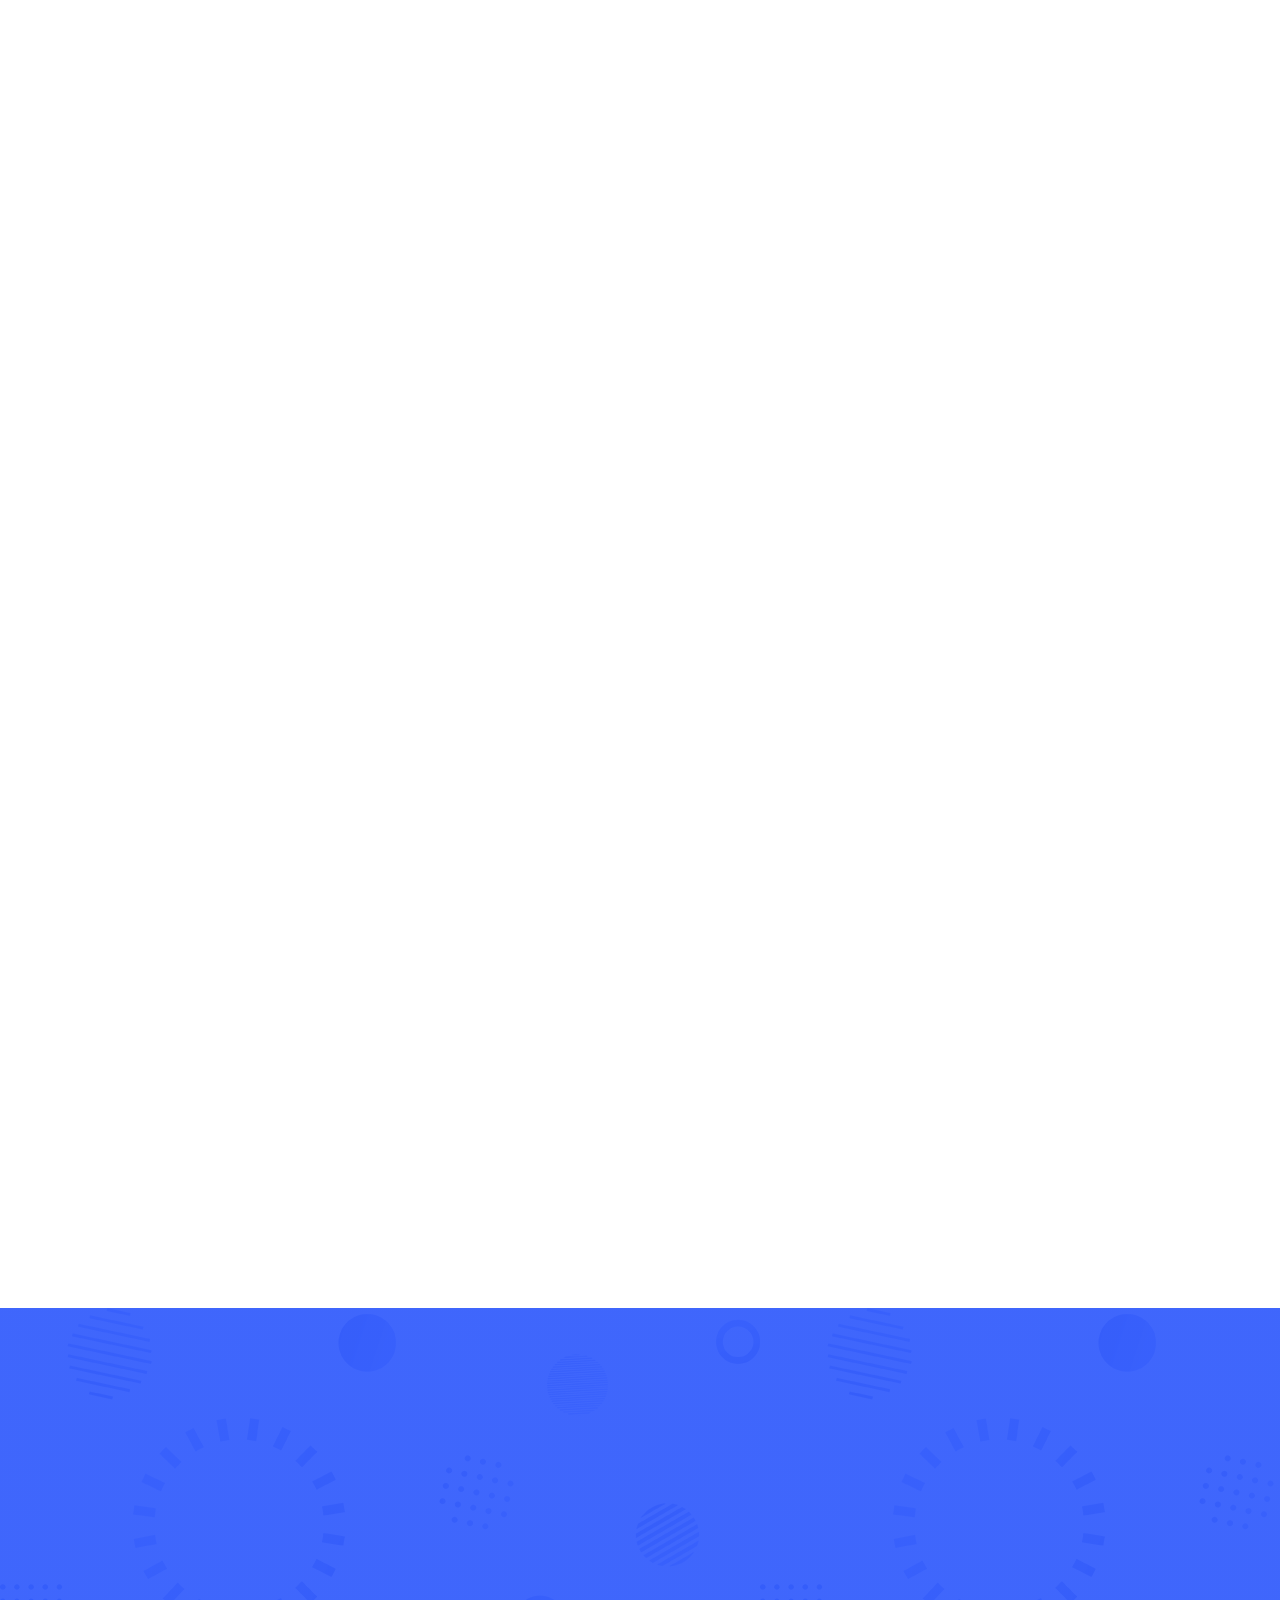
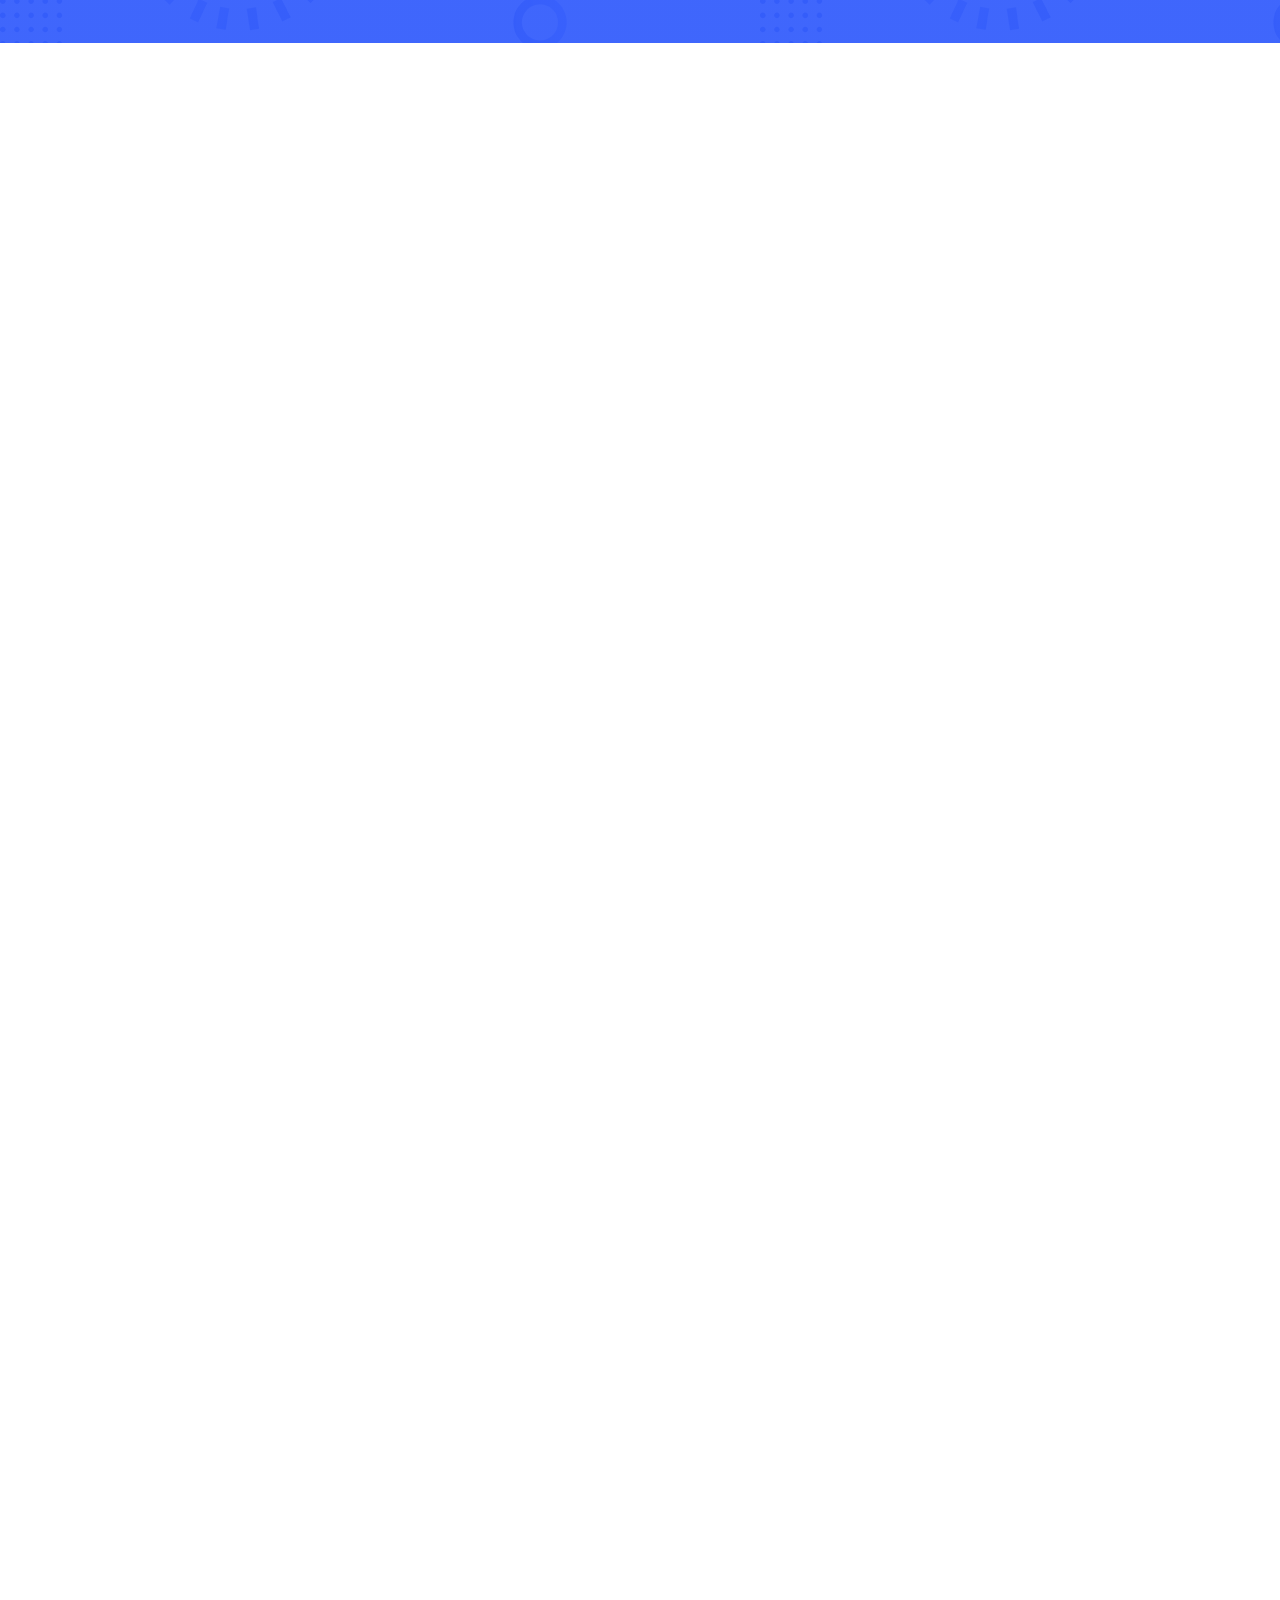
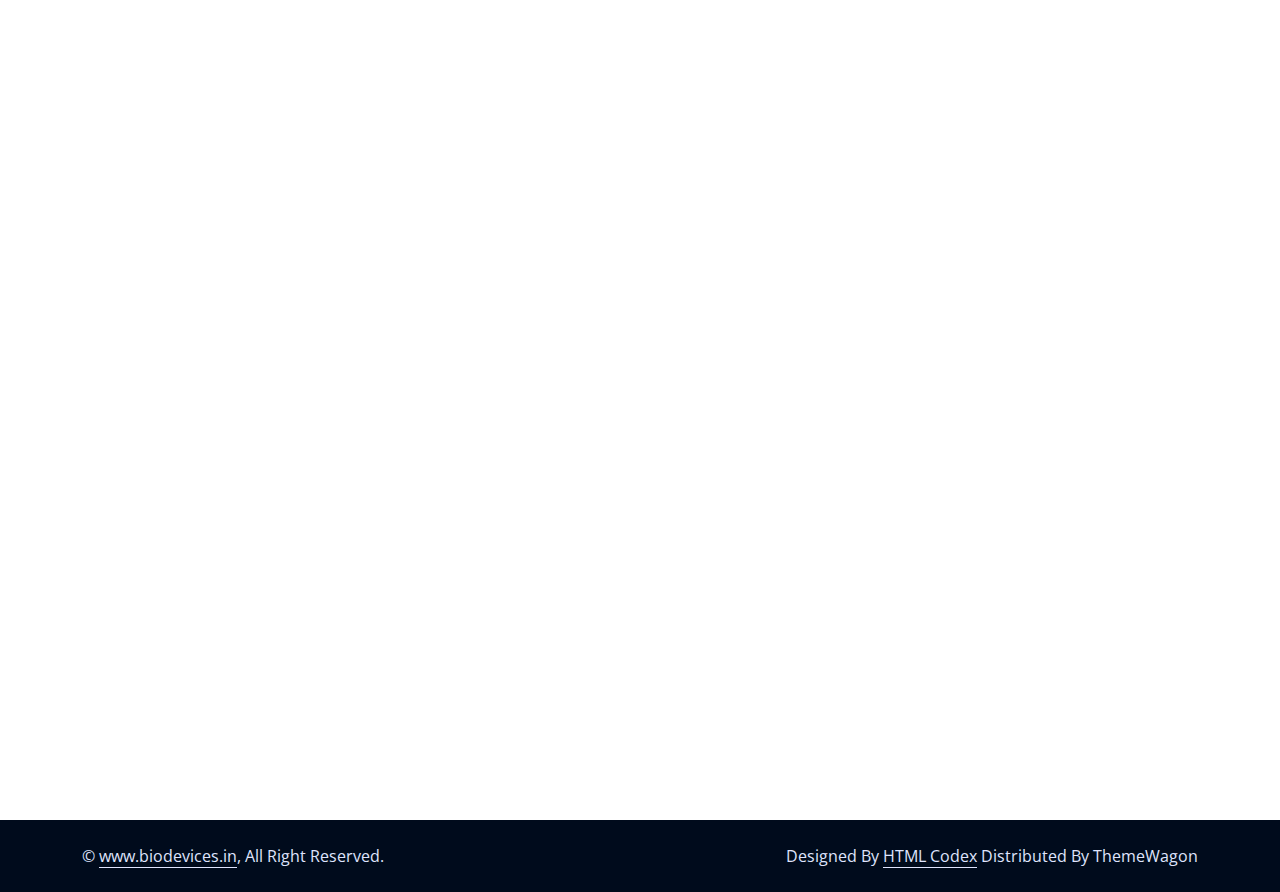
==== commit 6c5a49c1: "Update index.html" ====
--- a/index.html
+++ b/index.html
@@ -3,7 +3,7 @@
 
 <head>
     <meta charset="utf-7">
-    <title>BIODEVICES "A Medical Equipment Company"</title>
+    <title>BIODEVICES "Medical Equipment Company"</title>
     <meta content="width=device-width, initial-scale=1.0" name="viewport">
     <meta content="" name="keywords">
     <meta content="" name="description">
@@ -47,12 +47,14 @@
         <div class="top-bar row gx-0 align-items-center d-none d-lg-flex">
             <div class="col-lg-6 px-5 text-start">
                 <small><i class="fa fa-map-marker-alt text-primary me-2"></i>Vadodara, Gujarat, India</small>
-                
+               
             </div>
             <div class="col-lg-6 px-5 text-end">
                 <small><i class="fa fa-envelope text-primary me-2"></i>sales@biodevices.in</small>
                 <small class="ms-4"><i class="fa fa-phone-alt text-primary me-2"></i>+91 9429473658</small>
             </div>
+
+		
         </div>
 				<div class="project-img mb-0">
                         </div>
@@ -61,8 +63,9 @@
                 data-bs-target="#navbarCollapse">
                 <span class="navbar-toggler-icon"></span>
             </button>
-            		<img class="img-fluid" src="img/Bio-Devices (1).png" width="150" height="150">
-			    <div class="collapse navbar-collapse" id="navbarCollapse">
+		<img class="img-fluid" src="img/Bio-Devices (1).png" width="150" height="150">
+
+            <div class="collapse navbar-collapse" id="navbarCollapse">
                 <div class="navbar-nav ms-auto p-4 p-lg-0">
                     <a href="index.html" class="nav-item nav-link active">Home</a>
                     <a href="about.html" class="nav-item nav-link">About</a>
@@ -100,7 +103,7 @@
 
 
     <!-- Carousel Start -->
-    <div class="container-fluid p-0 mb-5 wow fadeIn" data-wow-delay="0.1s">
+    <div class="container-fluid p-0 mb-10 wow fadeIn" data-wow-delay="0.1s">
         <div id="header-carousel" class="carousel slide carousel-fade" data-bs-ride="carousel">
             <div class="carousel-inner">
                 <div class="carousel-item active">
@@ -108,14 +111,7 @@
                     <div class="carousel-caption">
                         <div class="container">
                             <div class="row justify-content-start">
-                                <div class="col-lg-8">
-                                    <p
-                                        class="d-inline-block border border-white rounded text-primary fw-semi-bold py-1 px-3 animated slideInDown">
-                                        Welcome to BIODEVICES</p>
-                                    <h1 class="display-1 mb-4 animated slideInDown">
-                                    </h1>
-                                    <a href="" class="btn btn-primary py-3 px-5 animated slideInDown">Explore More</a>
-                                </div>
+                                
                             </div>
                         </div>
                     </div>
@@ -125,13 +121,7 @@
                     <div class="carousel-caption">
                         <div class="container">
                             <div class="row justify-content-start">
-                                <div class="col-lg-7">
-                                    <p
-                                        class="d-inline-block border border-white rounded text-primary fw-semi-bold py-1 px-3 animated slideInDown">
-                                        Welcome to BIODEVICES</p>
-                                    <h1 class="display-1 mb-4 animated slideInDown">Your Companion in HealthCare</h1>
-                                    <a href="" class="btn btn-primary py-3 px-5 animated slideInDown">Explore More</a>
-                                </div>
+                                
                             </div>
                         </div>
                     </div>
@@ -159,7 +149,7 @@
                 </div>
                 <div class="col-lg-6 wow fadeInUp" data-wow-delay="0.3s">
                     <p class="d-inline-block border rounded text-primary fw-semi-bold py-1 px-3">About Us</p>
-                    <h1 class="display-5 mb-4">"BIODEVICES" Committed To HealthCare</h1>
+                    <h1 class="display-5 mb-4">"BIODEVICES"</h1>
                     <p class="mb-4">We aim to make the Healthcare industry to be technology driven and ensure high standards in 
                         treatment and patient care irrespective of the economic strata."
                     </p>
@@ -292,7 +282,7 @@
                         <div class="col-md-6 wow fadeIn" data-wow-delay="0.7s">
                             <div class="feature-box border rounded p-4">
                                 <i class="fa fa-check fa-3x text-primary mb-3"></i>
-                                <h4 class="mb-3">Financial Secure</h4>
+                                <h4 class="mb-3">Hospital Projects</h4>
                                 <p class="mb-3">Clita erat ipsum et lorem et sit, sed stet lorem sit clita duo justo
                                     erat amet</p>
                                 <a class="fw-semi-bold" href="">Read More <i class="fa fa-arrow-right ms-1"></i></a>
@@ -311,26 +301,26 @@
         <div class="container">
             <div class="text-center mx-auto wow fadeInUp" data-wow-delay="0.1s" style="max-width: 600px;">
                 <p class="d-inline-block border rounded text-primary fw-semi-bold py-1 px-3">Our Services</p>
-                <h1 class="display-5 mb-5">Awesome Financial Services For Business</h1>
-            </div>
+                <h1 class="display-5 mb-5">Best in Class Equipment & Best in Industry Service </h1> 
+                        </div>
             <div class="row g-4 wow fadeInUp" data-wow-delay="0.3s">
                 <div class="col-lg-4">
                     <div class="nav nav-pills d-flex justify-content-between w-100 h-100 me-4">
                         <button class="nav-link w-100 d-flex align-items-center text-start border p-4 mb-4 active"
                             data-bs-toggle="pill" data-bs-target="#tab-pane-1" type="button">
-                            <h5 class="m-0"><i class="fa fa-bars text-primary me-3"></i>Financial Planning</h5>
+                            <h5 class="m-0"><i class="fa fa-bars text-primary me-3"></i>Turnkey Projects</h5>
                         </button>
                         <button class="nav-link w-100 d-flex align-items-center text-start border p-4 mb-4"
                             data-bs-toggle="pill" data-bs-target="#tab-pane-2" type="button">
-                            <h5 class="m-0"><i class="fa fa-bars text-primary me-3"></i>Cash Investment</h5>
+                            <h5 class="m-0"><i class="fa fa-bars text-primary me-3"></i>Maintenance Package</h5>
                         </button>
                         <button class="nav-link w-100 d-flex align-items-center text-start border p-4 mb-4"
                             data-bs-toggle="pill" data-bs-target="#tab-pane-3" type="button">
-                            <h5 class="m-0"><i class="fa fa-bars text-primary me-3"></i>Financial Consultancy</h5>
+                            <h5 class="m-0"><i class="fa fa-bars text-primary me-3"></i>Service Support "24x7" </h5>
                         </button>
                         <button class="nav-link w-100 d-flex align-items-center text-start border p-4 mb-0"
                             data-bs-toggle="pill" data-bs-target="#tab-pane-4" type="button">
-                            <h5 class="m-0"><i class="fa fa-bars text-primary me-3"></i>Business Loans</h5>
+                            <h5 class="m-0"><i class="fa fa-bars text-primary me-3"></i>Genuine Accessories</h5>
                         </button>
                     </div>
                 </div>
@@ -345,14 +335,14 @@
                                     </div>
                                 </div>
                                 <div class="col-md-6">
-                                    <h3 class="mb-4">5 Years Of Experience In Bio-Medical industry</h3>
-                                    <p class="mb-4">Tempor erat elitr rebum at clita. Diam dolor diam ipsum sit. Aliqu
-                                        diam amet diam et eos. Clita erat ipsum et lorem et sit, sed stet lorem sit
-                                        clita duo justo erat amet.</p>
-                                    <p><i class="fa fa-check text-primary me-3"></i>Secured Loans</p>
-                                    <p><i class="fa fa-check text-primary me-3"></i>Credit Facilities</p>
-                                    <p><i class="fa fa-check text-primary me-3"></i>Cash Advanced</p>
-                                    <a href="" class="btn btn-primary py-3 px-5 mt-3">Read More</a>
+                                    <h3 class="mb-4">Ample Years of Experience In Bio-Medical industry</h3>
+                                    <p class="mb-4">We have been making sure since many years that our customers get State-of-The Art Medical Equioment with all the expertise of our well trained team.
+                                       </p>
+                                    <p><i class="fa fa-check text-primary me-3"></i>Consultancy Services</p>
+                                    <p><i class="fa fa-check text-primary me-3"></i>Commissioning of Projects </p>
+                                    <p><i class="fa fa-check text-primary me-3"></i>Documentation & Records </p>
+                                   <!-- <a href="" class="btn btn-primary py-3 px-5 mt-3">Read More</a> -->
+
                                 </div>
                             </div>
                         </div>
@@ -365,14 +355,13 @@
                                     </div>
                                 </div>
                                 <div class="col-md-6">
-                                    <h3 class="mb-4">25 Years Of Experience In Financial Support</h3>
-                                    <p class="mb-4">Tempor erat elitr rebum at clita. Diam dolor diam ipsum sit. Aliqu
-                                        diam amet diam et eos. Clita erat ipsum et lorem et sit, sed stet lorem sit
-                                        clita duo justo erat amet.</p>
-                                    <p><i class="fa fa-check text-primary me-3"></i>Secured Loans</p>
-                                    <p><i class="fa fa-check text-primary me-3"></i>Credit Facilities</p>
-                                    <p><i class="fa fa-check text-primary me-3"></i>Cash Advanced</p>
-                                    <a href="" class="btn btn-primary py-3 px-5 mt-3">Read More</a>
+                                    <h3 class="mb-4"> Annual Maintainance packages for equiments to keep equipment health good.  </h3>
+                                    <p class="mb-4">Extended warranty helps customer to run their machines smoothly as Preventive maintenance schedule makes machines run longer without frequent brakdowns. </p>
+                                    <p><i class="fa fa-check text-primary me-3"></i>At the time of purchase</p>
+                                    <p><i class="fa fa-check text-primary me-3"></i>After sales package</p>
+                                    <p><i class="fa fa-check text-primary me-3"></i>Annual Contracts</p>
+                                <!--     <a href="" class="btn btn-primary py-3 px-5 mt-3">Read More</a> --> 
+                                
                                 </div>
                             </div>
                         </div>
@@ -385,14 +374,13 @@
                                     </div>
                                 </div>
                                 <div class="col-md-6">
-                                    <h3 class="mb-4">25 Years Of Experience In Financial Support</h3>
-                                    <p class="mb-4">Tempor erat elitr rebum at clita. Diam dolor diam ipsum sit. Aliqu
-                                        diam amet diam et eos. Clita erat ipsum et lorem et sit, sed stet lorem sit
-                                        clita duo justo erat amet.</p>
-                                    <p><i class="fa fa-check text-primary me-3"></i>Secured Loans</p>
-                                    <p><i class="fa fa-check text-primary me-3"></i>Credit Facilities</p>
-                                    <p><i class="fa fa-check text-primary me-3"></i>Cash Advanced</p>
-                                    <a href="" class="btn btn-primary py-3 px-5 mt-3">Read More</a>
+                                    <h3 class="mb-4">Dedicated Service Team </h3>
+                                    <p class="mb-4">Our Dedicated & Well Trained Engineers keeps service netwok alive round the clock for customer satisfaction</p>
+                                    <p><i class="fa fa-check text-primary me-3"></i>Fast Field Response</p>
+                                    <p><i class="fa fa-check text-primary me-3"></i>Online Support</p>
+                                   <p><i class="fa fa-check text-primary me-3"></i>Backup Device for Standby</p>
+                              
+                                   <!--  <a href="" class="btn btn-primary py-3 px-5 mt-3">Read More</a> -->
                                 </div>
                             </div>
                         </div>
@@ -405,14 +393,12 @@
                                     </div>
                                 </div>
                                 <div class="col-md-6">
-                                    <h3 class="mb-4">25 Years Of Experience In Financial Support</h3>
-                                    <p class="mb-4">Tempor erat elitr rebum at clita. Diam dolor diam ipsum sit. Aliqu
-                                        diam amet diam et eos. Clita erat ipsum et lorem et sit, sed stet lorem sit
-                                        clita duo justo erat amet.</p>
-                                    <p><i class="fa fa-check text-primary me-3"></i>Secured Loans</p>
-                                    <p><i class="fa fa-check text-primary me-3"></i>Credit Facilities</p>
-                                    <p><i class="fa fa-check text-primary me-3"></i>Cash Advanced</p>
-                                    <a href="" class="btn btn-primary py-3 px-5 mt-3">Read More</a>
+                                    <h3 class="mb-4">Original & Genuine Accessories Supply</h3>
+                                    <p class="mb-4">To make sure end-user gets best results from equipments we provide genuine accessories.</p>
+                                    <p><i class="fa fa-check text-primary me-3"></i>High Grade Elecrodes</p>
+                                    <p><i class="fa fa-check text-primary me-3"></i>Genuine Sensors & Cables</p>
+                                    <p><i class="fa fa-check text-primary me-3"></i>High Quality Recording Paste </p>
+                                 <!--   <a href="" class="btn btn-primary py-3 px-5 mt-3">Read More</a> -->
                                 </div>
                             </div>
                         </div>
@@ -528,8 +514,7 @@
     </div>
     <!-- Projects End -->
 
-
-    <!-- Team Start -->
+    <!-- Team Start 
     <div class="container-xxl py-5">
         <div class="container">
             <div class="text-center mx-auto wow fadeInUp" data-wow-delay="0.1s" style="max-width: 600px;">
@@ -585,7 +570,7 @@
             </div>
         </div>
     </div>
-    <!-- Team End -->
+    Team End -->
 
 
     <!-- Testimonial Start -->
@@ -656,9 +641,9 @@
             <div class="row g-5">
                 <div class="col-lg-3 col-md-6">
                     <h4 class="text-white mb-4">Our Office</h4>
-                    <p class="mb-2"><i class="fa fa-map-marker-alt me-3"></i>123 Street, New York, USA</p>
-                    <p class="mb-2"><i class="fa fa-phone-alt me-3"></i>+012 345 67890</p>
-                    <p class="mb-2"><i class="fa fa-envelope me-3"></i>info@example.com</p>
+                    <p class="mb-2"><i class="fa fa-map-marker-alt me-3"></i>FF-5, 7 Sky Complex, Gotri <br>  Road, Vadodara, Gujarat, India</p>
+                    <p class="mb-2"><i class="fa fa-phone-alt me-3"></i>+91 9429473658</p>
+                    <p class="mb-2"><i class="fa fa-envelope me-3"></i>sales@biodevices.in</p>
                     <div class="d-flex pt-2">
                         <a class="btn btn-square btn-outline-light rounded-circle me-2" href=""><i
                                 class="fab fa-twitter"></i></a>
@@ -671,36 +656,27 @@
                     </div>
                 </div>
                 <div class="col-lg-3 col-md-6">
-                    <h4 class="text-white mb-4">Services</h4>
-                    <a class="btn btn-link" href="">Financial Planning</a>
-                    <a class="btn btn-link" href="">Cash Investment</a>
-                    <a class="btn btn-link" href="">Financial Consultancy</a>
-                    <a class="btn btn-link" href="">Business Loans</a>
-                    <a class="btn btn-link" href="">Business Analysis</a>
+                    <h4 class="text-white mb-4">Product Range</h4>
+                    <a href="Neurology.html" class="btn btn-link" href="">Neurology</a>
+                    <a href="cardiology.html" class="btn btn-link" href="">Cardiology</a>
+                    <a href="criticalcare.html" class="btn btn-link" href="">Critical Care</a>
+                    <a href="nicu.html" class="btn btn-link" href="">NICU & Pediatrics</a>
+                    <a href="otequipment.html" class="btn btn-link" href="">OT Equipments</a>
                 </div>
                 <div class="col-lg-3 col-md-6">
                     <h4 class="text-white mb-4">Quick Links</h4>
                     <a class="btn btn-link" href="">About Us</a>
                     <a class="btn btn-link" href="">Contact Us</a>
-                    <a class="btn btn-link" href="">Our Services</a>
+                    <a class="btn btn-link" href="">Products</a>
                     <a class="btn btn-link" href="">Terms & Condition</a>
                     <a class="btn btn-link" href="">Support</a>
                 </div>
-                <div class="col-lg-3 col-md-6">
-                    <h4 class="text-white mb-4">Newsletter</h4>
-                    <p>Dolor amet sit justo amet elitr clita ipsum elitr est.</p>
-                    <div class="position-relative w-100">
-                        <input class="form-control bg-white border-0 w-100 py-3 ps-4 pe-5" type="text"
-                            placeholder="Your email">
-                        <button type="button"
-                            class="btn btn-primary py-2 position-absolute top-0 end-0 mt-2 me-2">SignUp</button>
-                    </div>
+                
                 </div>
             </div>
         </div>
     </div>
     <!-- Footer End -->
-
 
     <!-- Copyright Start -->
     <div class="container-fluid copyright py-4">
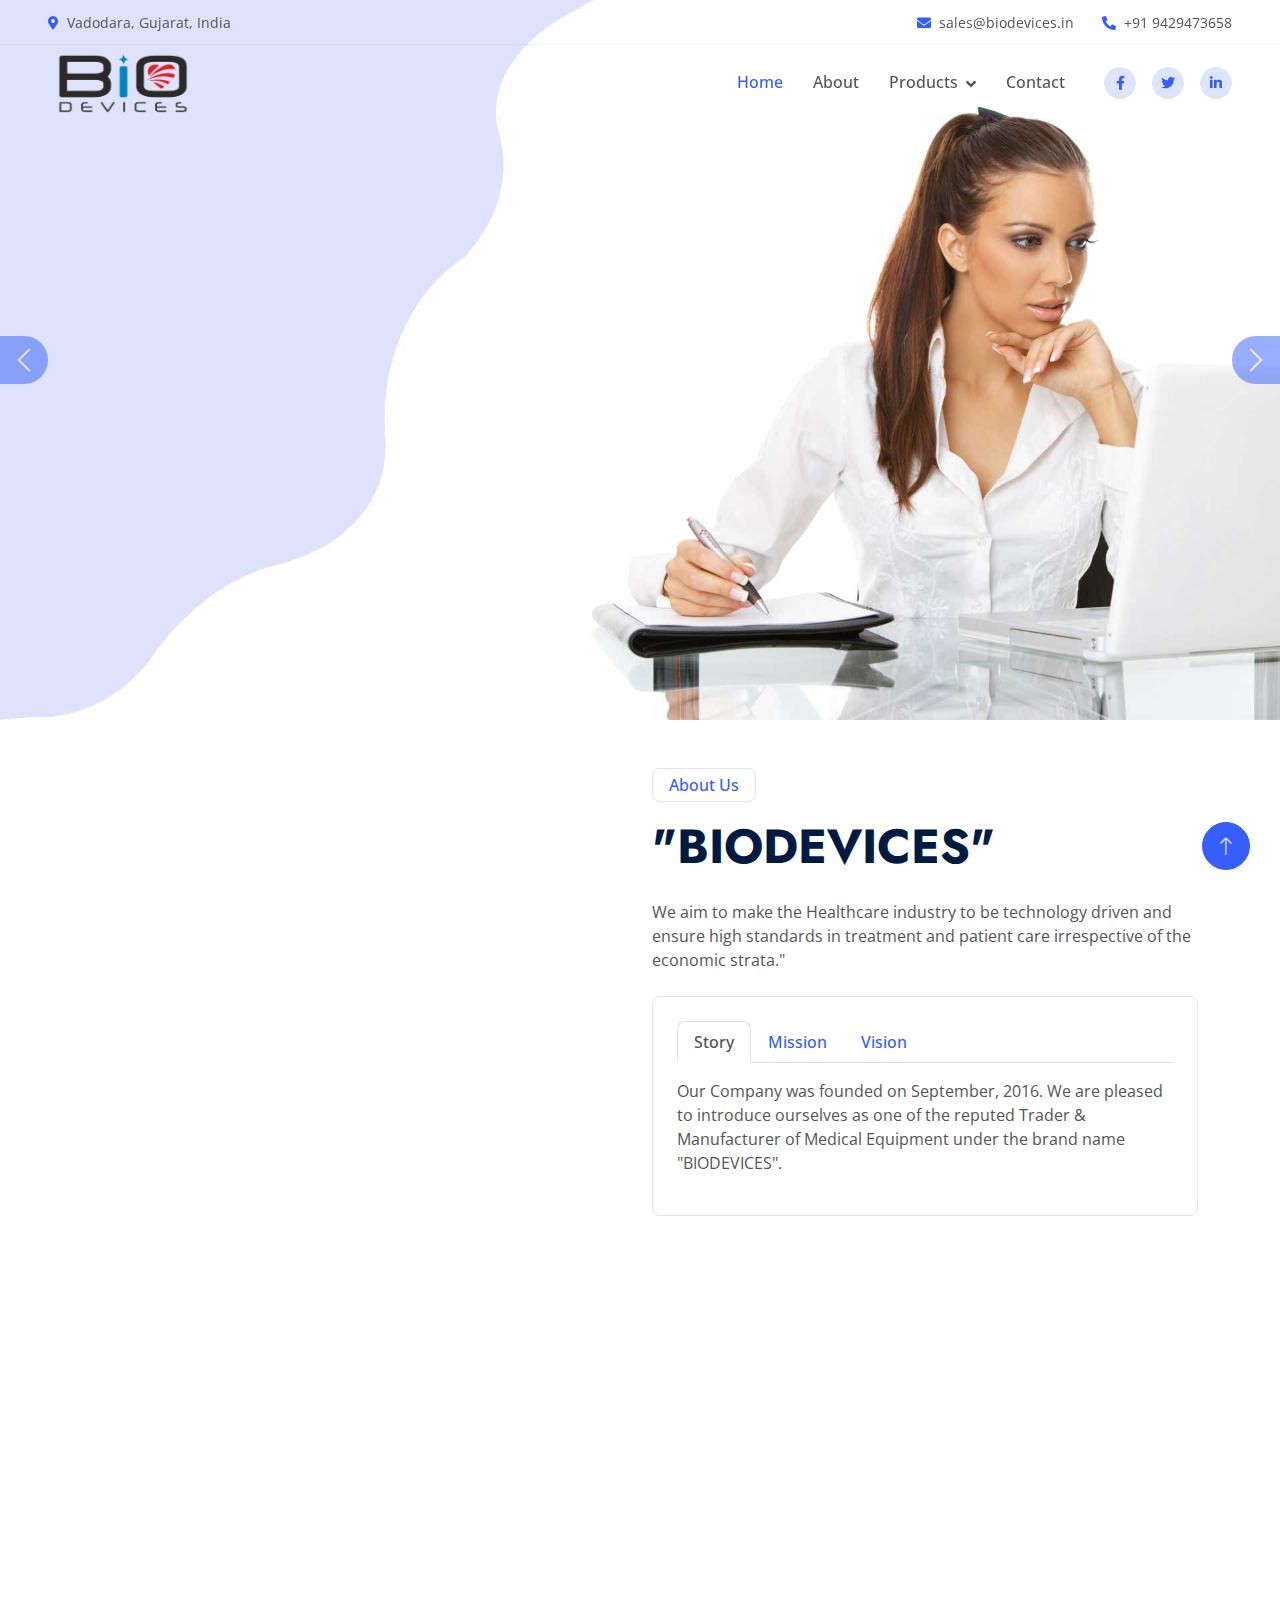
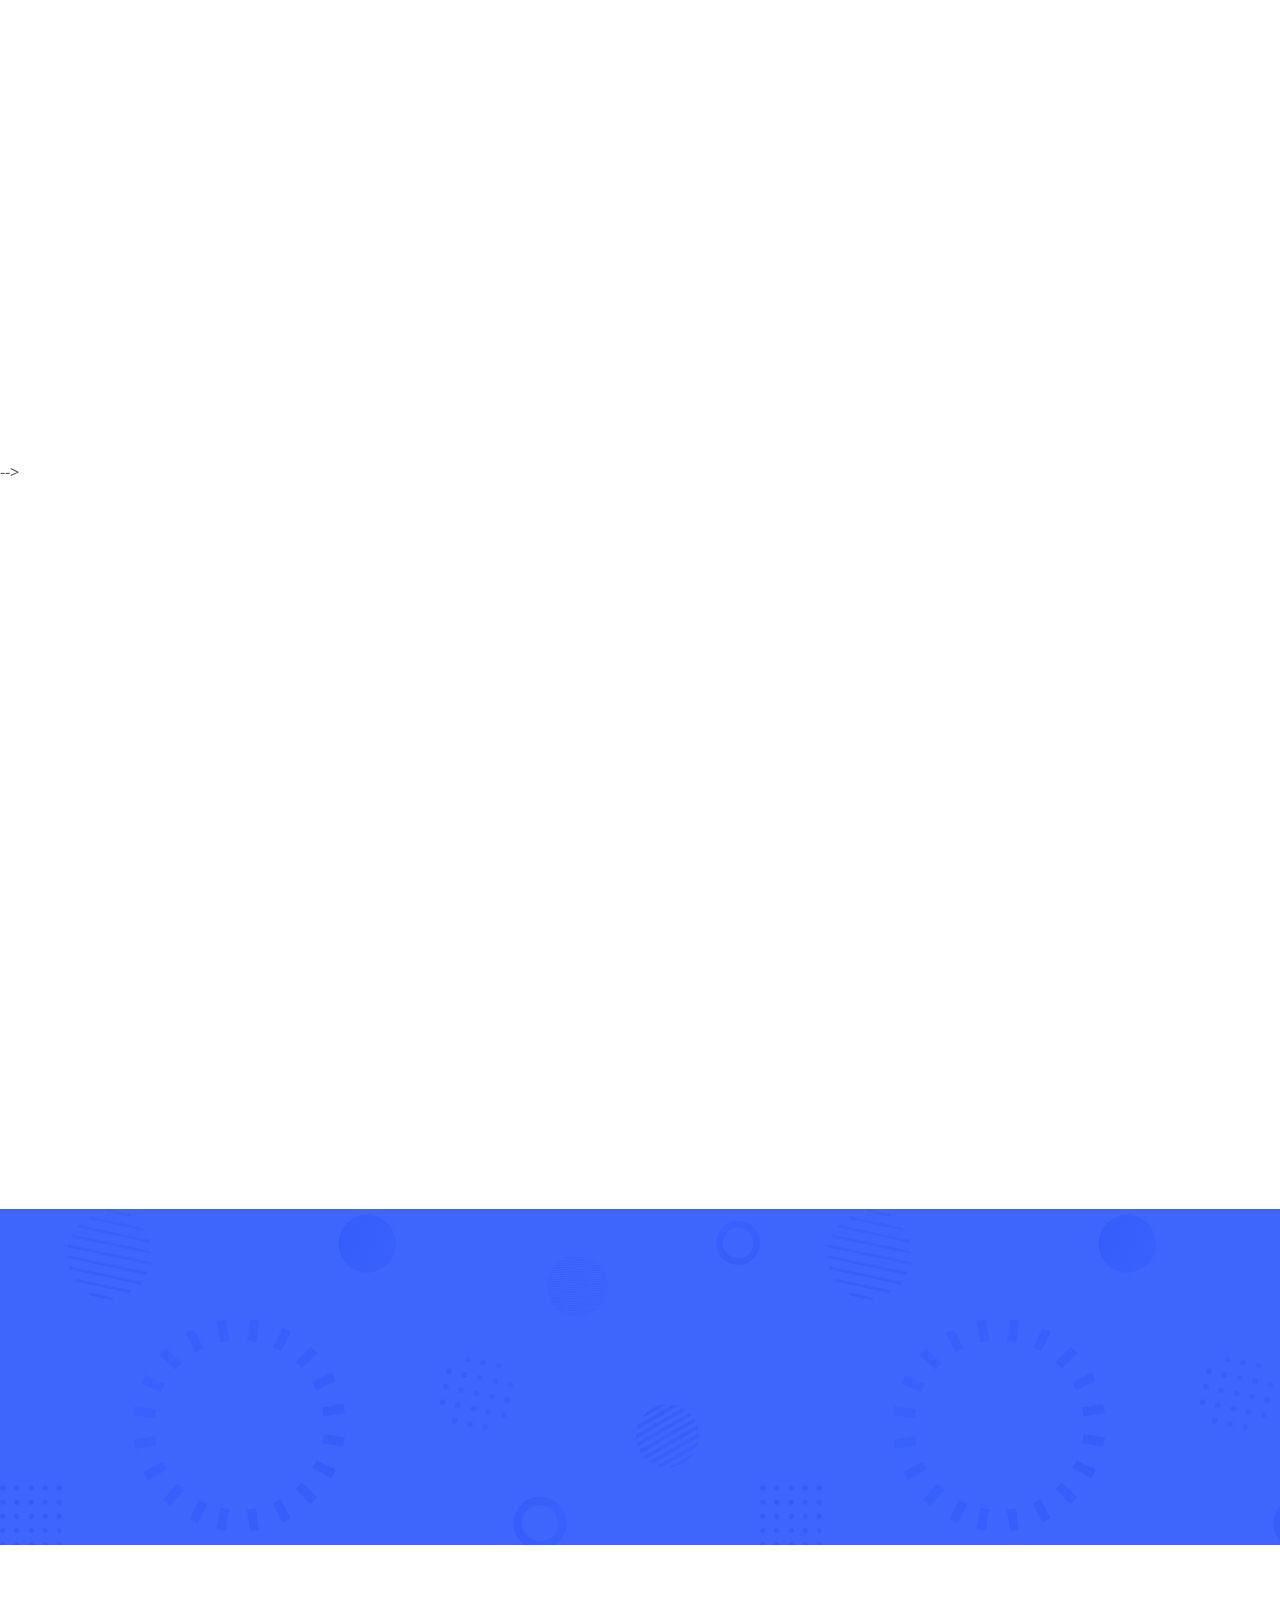
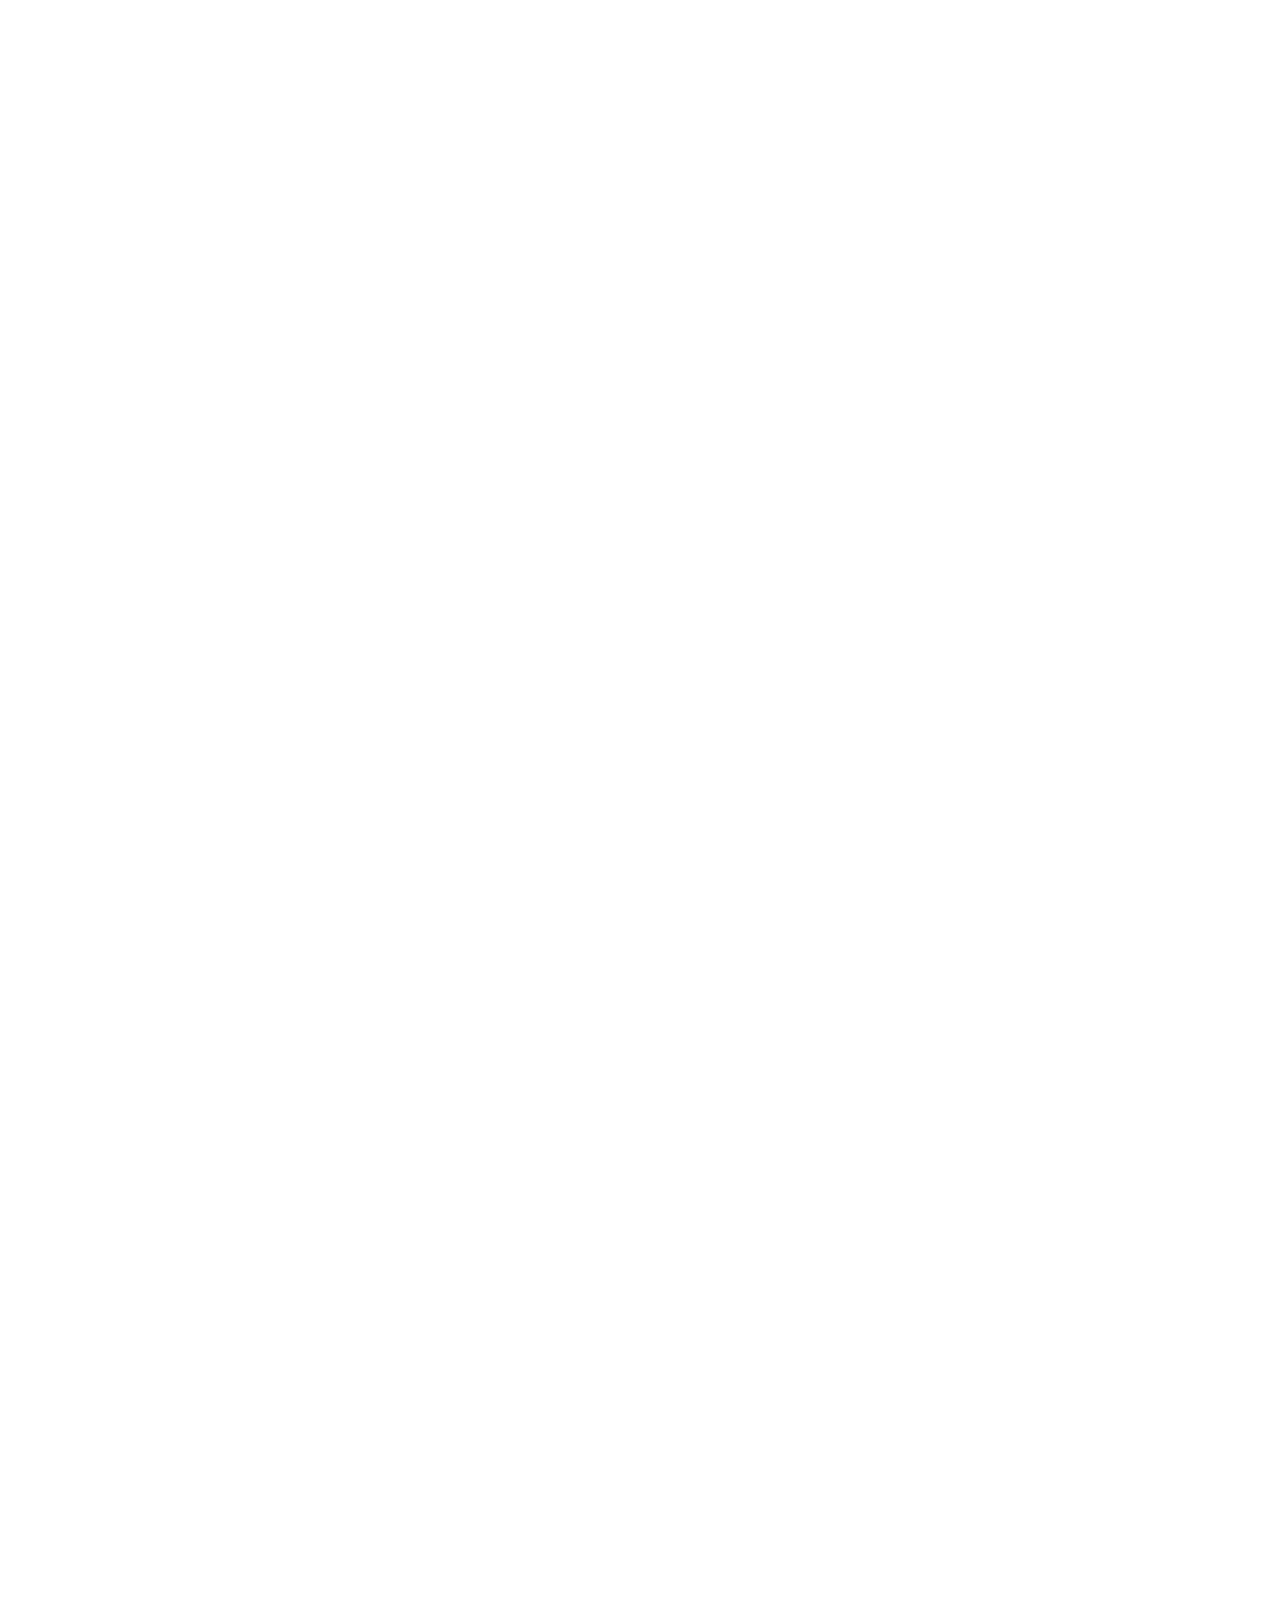
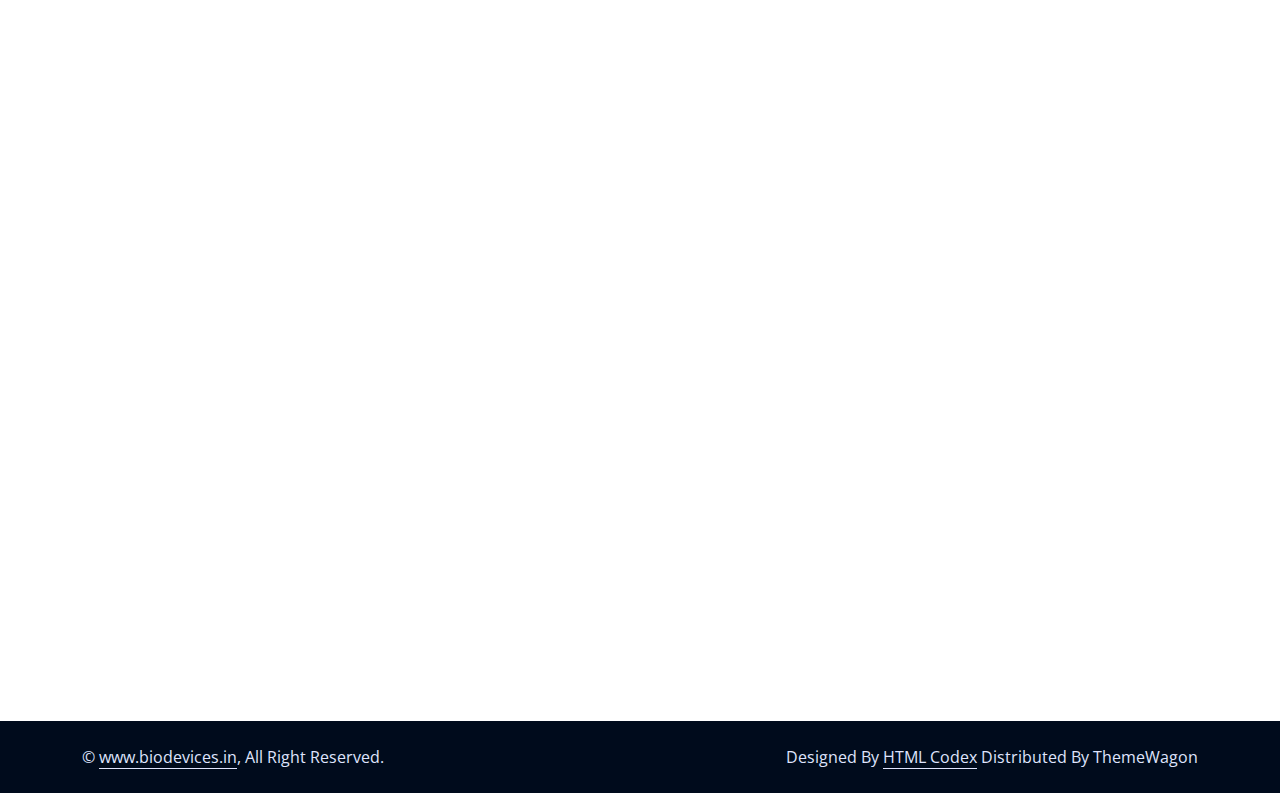
==== commit a458cfa9: "Update index.html" ====
--- a/index.html
+++ b/index.html
@@ -145,7 +145,7 @@
         <div class="container">
             <div class="row g-4 align-items-end mb-4">
                 <div class="col-lg-6 wow fadeInUp" data-wow-delay="0.1s">
-                    <img class="img-fluid rounded" src="img/about.jpg">
+                    <img class="img-fluid rounded" src="https://kashchem.com/wp-content/uploads/2022/06/about.jpg">
                 </div>
                 <div class="col-lg-6 wow fadeInUp" data-wow-delay="0.3s">
                     <p class="d-inline-block border rounded text-primary fw-semi-bold py-1 px-3">About Us</p>
@@ -248,33 +248,38 @@
                 <div class="col-lg-6 wow fadeInUp" data-wow-delay="0.1s">
                     <p class="d-inline-block border rounded text-primary fw-semi-bold py-1 px-3">Why Choosing Us!</p>
                     <h1 class="display-5 mb-4">Few Reasons Why People Choosing Us!</h1>
-                    <p class="mb-4">Tempor erat elitr rebum at clita. Diam dolor diam ipsum sit. Aliqu diam amet diam et
-                        eos. Clita erat ipsum et lorem et sit, sed stet lorem sit clita duo justo magna dolore erat amet
-                    </p>
+                    <img class="img-fluid rounded" src="https://www.sahoowebsolutions.com/images/whyus.png">
+                    <p><i class="fa fa-check text-primary me-3"></i>Understanding Customer Requirements</p>
+                    <p><i class="fa fa-check text-primary me-3"></i>Pricing - Best Product at Best Price</p>
+                    <p><i class="fa fa-check text-primary me-3"></i>Meeting Deadlines - Complete work on Time </p>
+                    <p><i class="fa fa-check text-primary me-3"></i>Prompt Service Response</p>
                     <a class="btn btn-primary py-3 px-5" href="">Explore More</a>
                 </div>
+                
                 <div class="col-lg-6">
                     <div class="row g-4 align-items-center">
                         <div class="col-md-6">
                             <div class="row g-4">
                                 <div class="col-12 wow fadeIn" data-wow-delay="0.3s">
+
+                                    
                                     <div class="feature-box border rounded p-4">
                                         <i class="fa fa-check fa-3x text-primary mb-3"></i>
+                                        
                                         <h4 class="mb-3">Fast Executions</h4>
-                                        <p class="mb-3">Clita erat ipsum et lorem et sit, sed stet lorem sit clita duo
-                                            justo erat amet</p>
-                                        <a class="fw-semi-bold" href="">Read More <i
-                                                class="fa fa-arrow-right ms-1"></i></a>
+                                        <p class="mb-3">Our Dedicated Team of Service Engineers Completes work on Schedule. 
+                                            </p>
+                                       <!-- <a class="fw-semi-bold" href="">Read More <i
+                                                class="fa fa-arrow-right ms-1"></i></a> -->
                                     </div>
                                 </div>
                                 <div class="col-12 wow fadeIn" data-wow-delay="0.5s">
                                     <div class="feature-box border rounded p-4">
                                         <i class="fa fa-check fa-3x text-primary mb-3"></i>
                                         <h4 class="mb-3">Guide & Support</h4>
-                                        <p class="mb-3">Clita erat ipsum et lorem et sit, sed stet lorem sit clita duo
-                                            justo erat amet</p>
-                                        <a class="fw-semi-bold" href="">Read More <i
-                                                class="fa fa-arrow-right ms-1"></i></a>
+                                        <p class="mb-3">We Aim to Provide Quick Service to Customers for easy work flow. </p>
+                                        <!-- <a class="fw-semi-bold" href="">Read More <i
+                                                class="fa fa-arrow-right ms-1"></i></a> -->
                                     </div>
                                 </div>
                             </div>
@@ -282,17 +287,17 @@
                         <div class="col-md-6 wow fadeIn" data-wow-delay="0.7s">
                             <div class="feature-box border rounded p-4">
                                 <i class="fa fa-check fa-3x text-primary mb-3"></i>
-                                <h4 class="mb-3">Hospital Projects</h4>
-                                <p class="mb-3">Clita erat ipsum et lorem et sit, sed stet lorem sit clita duo justo
-                                    erat amet</p>
-                                <a class="fw-semi-bold" href="">Read More <i class="fa fa-arrow-right ms-1"></i></a>
-                            </div>
-                        </div>
-                    </div>
-                </div>
-            </div>
-        </div>
-    </div>
+                                <h4 class="mb-3">Best Pricing</h4>
+                                <p class="mb-3">We Understand that in Today's world it's very important to buy High-End Cost Effective Products. </p>
+                                <!-- <a class="fw-semi-bold" href="">Read More <i class="fa fa-arrow-right ms-1"></i></a> -->
+                            </div>
+                        </div>
+                    </div>
+                </div>
+            </div>
+        </div>
+    </div> -->
+
     <!-- Features End -->
 
 
@@ -330,7 +335,7 @@
                             <div class="row g-4">
                                 <div class="col-md-6" style="min-height: 350px;">
                                     <div class="position-relative h-100">
-                                        <img class="position-absolute rounded w-100 h-100" src="img/service-1.jpg"
+                                        <img class="position-absolute rounded w-100 h-100" src="https://5.imimg.com/data5/AR/FM/MY-23941586/turnkey-services-500x500.png"
                                             style="object-fit: cover;" alt="">
                                     </div>
                                 </div>
@@ -350,7 +355,7 @@
                             <div class="row g-4">
                                 <div class="col-md-6" style="min-height: 350px;">
                                     <div class="position-relative h-100">
-                                        <img class="position-absolute rounded w-100 h-100" src="img/service-2.jpg"
+                                        <img class="position-absolute rounded w-100 h-100" src="https://www.pngitem.com/pimgs/m/183-1831938_service-maintenance-and-repair-hd-png-download.png"
                                             style="object-fit: cover;" alt="">
                                     </div>
                                 </div>
@@ -369,7 +374,7 @@
                             <div class="row g-4">
                                 <div class="col-md-6" style="min-height: 350px;">
                                     <div class="position-relative h-100">
-                                        <img class="position-absolute rounded w-100 h-100" src="img/service-3.jpg"
+                                        <img class="position-absolute rounded w-100 h-100" src="https://c0d171d6d2.clvaw-cdnwnd.com/ebce62fdaefd4209e517d815244d21a4/200000065-30d4930d4c/image_thumbs_png_gif_jpg.jpg?ph=c0d171d6d2"
                                             style="object-fit: cover;" alt="">
                                     </div>
                                 </div>
@@ -388,14 +393,14 @@
                             <div class="row g-4">
                                 <div class="col-md-6" style="min-height: 350px;">
                                     <div class="position-relative h-100">
-                                        <img class="position-absolute rounded w-100 h-100" src="img/service-4.jpg"
+                                        <img class="position-absolute rounded w-100 h-100" src="https://www.cadwell.com/wp-content/uploads/2021/10/sa-emg-accessories2.jpg"
                                             style="object-fit: cover;" alt="">
                                     </div>
                                 </div>
                                 <div class="col-md-6">
                                     <h3 class="mb-4">Original & Genuine Accessories Supply</h3>
                                     <p class="mb-4">To make sure end-user gets best results from equipments we provide genuine accessories.</p>
-                                    <p><i class="fa fa-check text-primary me-3"></i>High Grade Elecrodes</p>
+                                    <p><i class="fa fa-check text-primary me-3"></i>High Grade Electrodes</p>
                                     <p><i class="fa fa-check text-primary me-3"></i>Genuine Sensors & Cables</p>
                                     <p><i class="fa fa-check text-primary me-3"></i>High Quality Recording Paste </p>
                                  <!--   <a href="" class="btn btn-primary py-3 px-5 mt-3">Read More</a> -->
